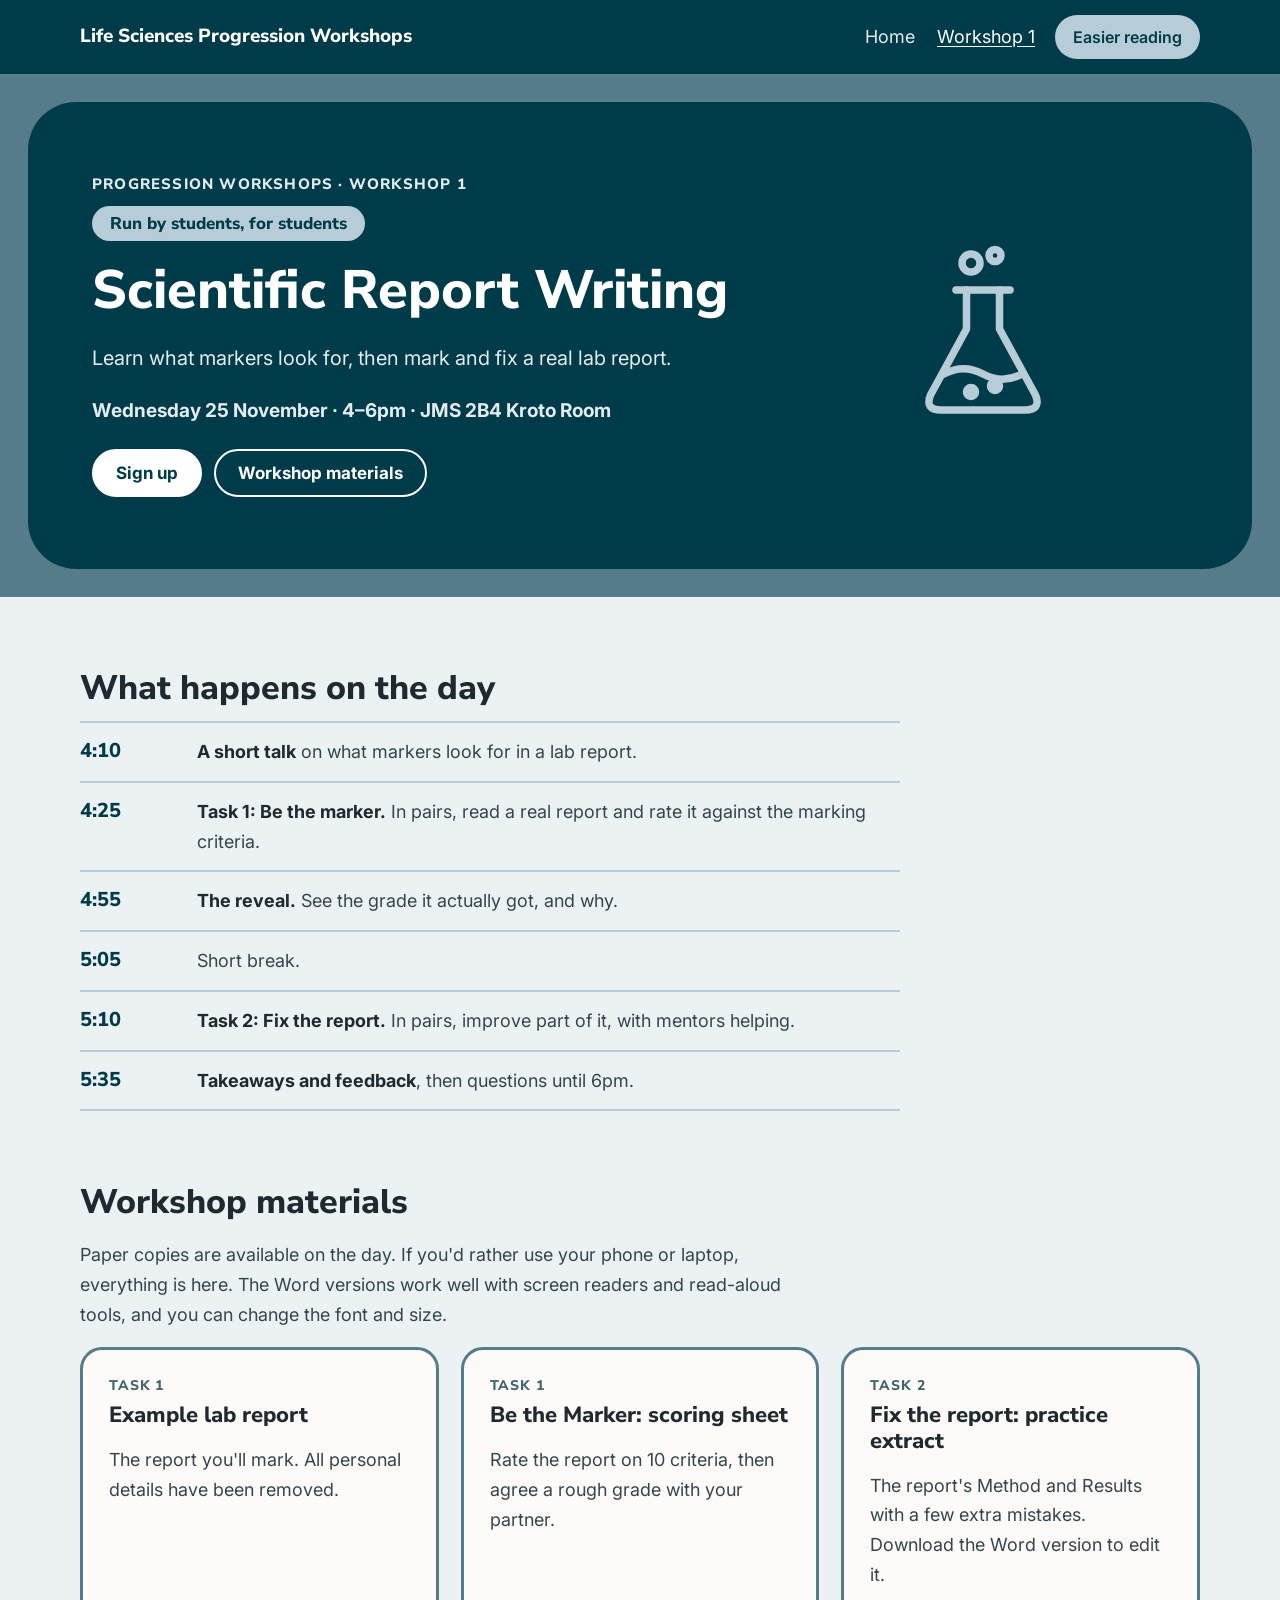
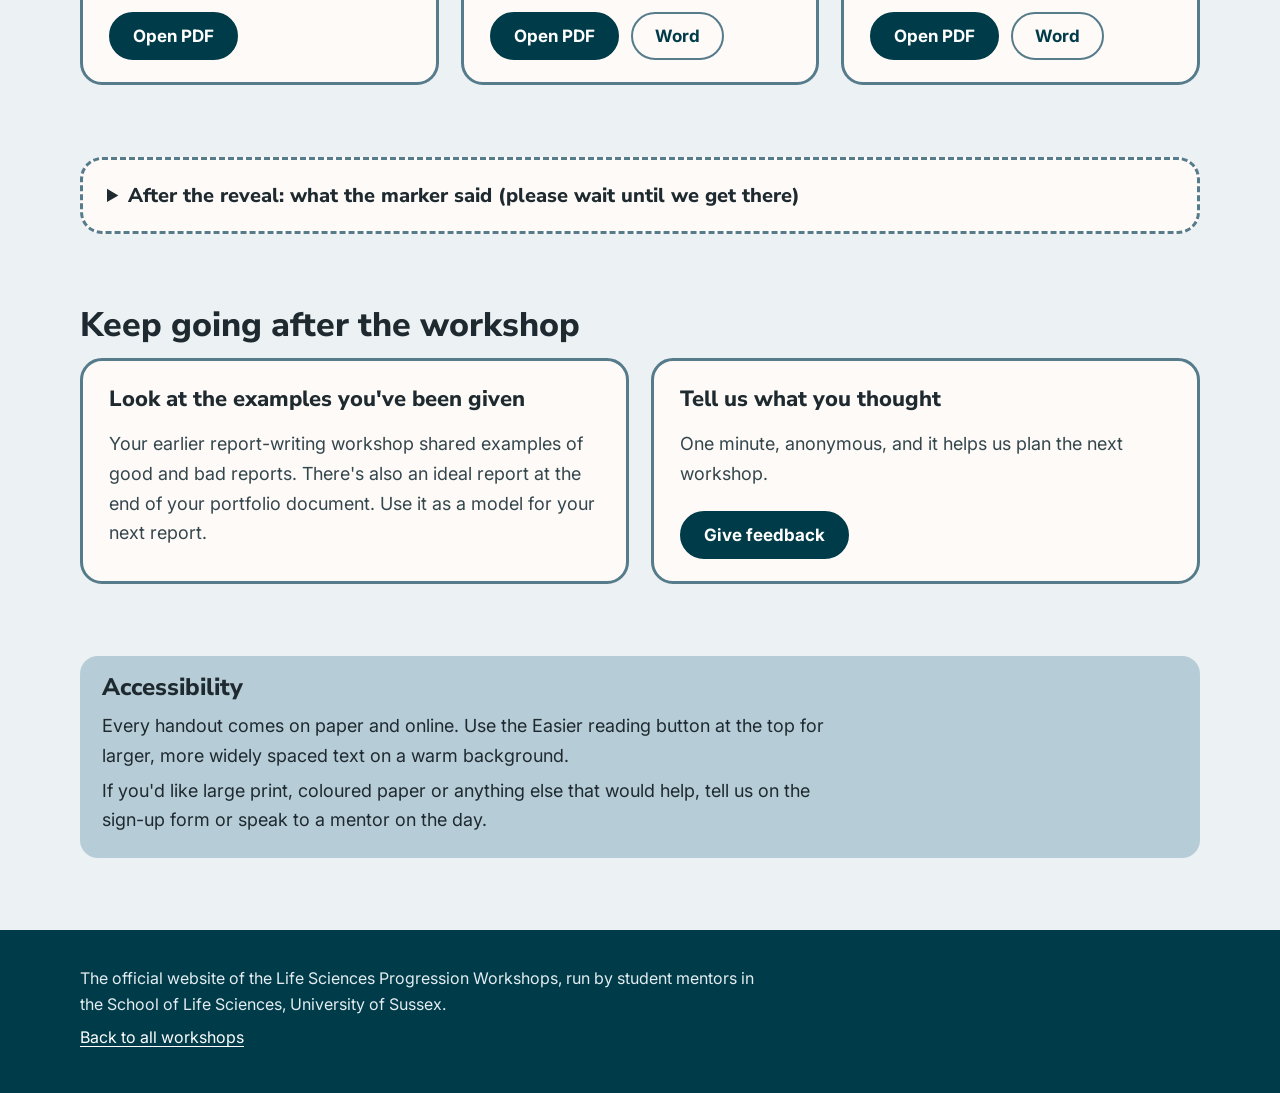
==== workshop-1/index.html @ f624dcf3 "Initial Commit, Vercel + Workshop 1 content." ====
<!DOCTYPE html>
<html lang="en-GB">
<head>
<meta charset="utf-8">
<meta name="viewport" content="width=device-width, initial-scale=1">
<title>Workshop 1: Scientific Report Writing</title>
<meta name="description" content="Workshop 1 of the Life Sciences Progression Workshops: Scientific Report Writing. Details, timings and all workshop materials.">
<link rel="preconnect" href="https://fonts.googleapis.com">
<link rel="preconnect" href="https://fonts.gstatic.com" crossorigin>
<link rel="stylesheet" href="https://fonts.googleapis.com/css2?family=Inter:wght@400;600;700&family=Nunito+Sans:wght@700;800&display=swap">
<link rel="stylesheet" href="/assets/style.css">
</head>
<body>
<a class="skip" href="#main">Skip to content</a>

<header class="topbar">
  <div class="wrap">
    <a class="brand" href="/">Life Sciences Progression Workshops</a>
    <nav aria-label="Main">
      <a href="/">Home</a>
      <a href="/workshop-1/" aria-current="page">Workshop 1</a>
      <button class="reading-toggle" id="reading" type="button" aria-pressed="false">Easier reading</button>
    </nav>
  </div>
</header>

<main id="main">
  <section class="hero" aria-labelledby="title">
    <div class="hero-panel">
      <div>
        <p class="eyebrow">Progression Workshops · Workshop 1</p>
        <p class="pill">Run by students, for students</p>
        <h1 id="title">Scientific Report Writing</h1>
        <p class="lead" style="color:var(--on-dark)">Learn what markers look for, then mark and fix a real lab report.</p>
        <p class="meta"><span class="nowrap">Wednesday 25 November</span> · <span class="nowrap">4–6pm</span> · <span class="nowrap">JMS 2B4 Kroto Room</span></p>
        <div class="btns">
          <a class="btn" href="https://docs.google.com/forms/d/e/1FAIpQLSfxtk-xlTkt-KfIsz_jpWCEpmfBM-td-MvJkPuQ1k4rFjFbvw/viewform">Sign up</a>
          <a class="btn ghost" href="#materials">Workshop materials</a>
        </div>
      </div>
      <div class="hero-art" aria-hidden="true">
        <svg viewBox="0 0 100 120" fill="none" stroke="#B6CCD6" stroke-width="5" stroke-linecap="round" stroke-linejoin="round"><circle cx="42" cy="12" r="6"/><circle cx="58" cy="7" r="4"/><path d="M32 30 H68"/><path d="M39 30 V56 L15 100 Q11 110 22 110 H78 Q89 110 85 100 L61 56 V30"/><path d="M24 86 Q37 79 50 86 T76 86"/><circle cx="42" cy="98" r="3" fill="#B6CCD6"/><circle cx="58" cy="94" r="3" fill="#B6CCD6"/></svg>
      </div>
    </div>
  </section>

  <section class="band" aria-labelledby="plan">
    <div class="wrap">
      <h2 id="plan">What happens on the day</h2>
      <ol class="timeline">
        <li><time>4:10</time><span><b>A short talk</b> on what markers look for in a lab report.</span></li>
        <li><time>4:25</time><span><b>Task 1: Be the marker.</b> In pairs, read a real report and rate it against the marking criteria.</span></li>
        <li><time>4:55</time><span><b>The reveal.</b> See the grade it actually got, and why.</span></li>
        <li><time>5:05</time><span>Short break.</span></li>
        <li><time>5:10</time><span><b>Task 2: Fix the report.</b> In pairs, improve part of it, with mentors helping.</span></li>
        <li><time>5:35</time><span><b>Takeaways and feedback</b>, then questions until 6pm.</span></li>
      </ol>
    </div>
  </section>

  <section class="band" id="materials" aria-labelledby="mat">
    <div class="wrap">
      <h2 id="mat">Workshop materials</h2>
      <p>Paper copies are available on the day. If you'd rather use your phone or laptop, everything is here. The Word versions work well with screen readers and read-aloud tools, and you can change the font and size.</p>
      <div class="cards">
        <article class="card">
          <p class="tag">Task 1</p>
          <h3>Example lab report</h3>
          <p>The report you'll mark. All personal details have been removed.</p>
          <div class="btns">
            <a class="btn dark" href="/workshop-1/files/example-report-anonymised.pdf">Open PDF</a>
          </div>
        </article>
        <article class="card">
          <p class="tag">Task 1</p>
          <h3>Be the Marker: scoring sheet</h3>
          <p>Rate the report on 10 criteria, then agree a rough grade with your partner.</p>
          <div class="btns">
            <a class="btn dark" href="/workshop-1/files/task-1-scoring-sheet.pdf">Open PDF</a>
            <a class="btn line" href="/workshop-1/files/task-1-scoring-sheet.docx" download>Word</a>
          </div>
        </article>
        <article class="card">
          <p class="tag">Task 2</p>
          <h3>Fix the report: practice extract</h3>
          <p>The report's Method and Results with a few extra mistakes. Download the Word version to edit it.</p>
          <div class="btns">
            <a class="btn dark" href="/workshop-1/files/task-2-practice-extract.pdf">Open PDF</a>
            <a class="btn line" href="/workshop-1/files/task-2-practice-extract.docx" download>Word</a>
          </div>
        </article>
      </div>
    </div>
  </section>

  <section class="band" aria-labelledby="reveal">
    <div class="wrap">
      <h2 id="reveal" class="visually-hidden" style="position:absolute;left:-9999px">After the reveal</h2>
      <details class="spoiler">
        <summary>After the reveal: what the marker said (please wait until we get there)</summary>
        <div>
          <p>The real grade, the score for each criterion, and the marker's comments, tidied up. You'll want this for Task 2.</p>
          <div class="btns">
            <a class="btn dark" href="/workshop-1/files/feedback-handout.pdf">Open PDF</a>
            <a class="btn line" href="/workshop-1/files/feedback-handout.docx" download>Word</a>
          </div>
        </div>
      </details>
    </div>
  </section>

  <section class="band" aria-labelledby="more">
    <div class="wrap">
      <h2 id="more">Keep going after the workshop</h2>
      <div class="cards">
        <article class="card">
          <h3>Look at the examples you've been given</h3>
          <p>Your earlier report-writing workshop shared examples of good and bad reports. There's also an ideal report at the end of your portfolio document. Use it as a model for your next report.</p>
        </article>
        <article class="card">
          <h3>Tell us what you thought</h3>
          <p>One minute, anonymous, and it helps us plan the next workshop.</p>
          <div class="btns">
            <a class="btn dark" href="https://docs.google.com/forms/d/e/1FAIpQLSfA5xaraMRmL9UnuIcwa5y4N6G2WOW-WG8lnycN9FRfl-25Fw/viewform">Give feedback</a>
          </div>
        </article>
      </div>
    </div>
  </section>

  <section class="band" aria-labelledby="access">
    <div class="wrap">
      <div class="note">
        <h2 id="access" style="font-size:24px">Accessibility</h2>
        <p>Every handout comes on paper and online. Use the Easier reading button at the top for larger, more widely spaced text on a warm background.</p>
        <p>If you'd like large print, coloured paper or anything else that would help, tell us on the sign-up form or speak to a mentor on the day.</p>
      </div>
    </div>
  </section>
</main>

<footer>
  <div class="wrap">
    <p>The official website of the Life Sciences Progression Workshops, run by student mentors in the School of Life Sciences, University of Sussex.</p>
    <p><a href="/">Back to all workshops</a></p>
  </div>
</footer>
<script src="/assets/site.js"></script>
</body>
</html>
---- assets/style.css ----
/*
  Life Sciences Progression Workshops
  Palette from the mentors' Canva template and the workshop slides.
  Accessibility: 18px base text, high contrast, no italics, left-aligned text,
  visible focus, reduced motion respected, and an "easier reading" mode.
*/
:root {
  --navy: #003B49;
  --navy-2: #0B4B5B;
  --slate: #567B8B;
  --slate-text: #3F6573;
  --pale: #B6CCD6;
  --mist: #ECF1F3;
  --paper: #FDFAF7;
  --ink: #1F2A30;
  --body: #34464D;
  --on-dark: #E3EDF1;
  --radius: 22px;
  --measure: 68ch;
}

* { box-sizing: border-box; }
html { scroll-padding-top: 24px; }
body {
  margin: 0;
  background: var(--mist);
  color: var(--body);
  font: 18px/1.65 "Inter", Verdana, Arial, sans-serif;
  overflow-x: clip;
}
h1, h2, h3 { font-family: "Nunito Sans", Arial, sans-serif; color: var(--ink); line-height: 1.15; margin: 0 0 .4em; }
h1 { font-size: clamp(34px, 5vw, 54px); font-weight: 800; }
h2 { font-size: clamp(26px, 3vw, 34px); font-weight: 800; }
h3 { font-size: 22px; font-weight: 800; }
p, li { max-width: var(--measure); }
a { color: var(--navy-2); text-underline-offset: 3px; }
a:hover { text-decoration-thickness: 2px; }
:focus-visible { outline: 3px solid #E0A100; outline-offset: 3px; border-radius: 6px; }
em, i { font-style: normal; font-weight: 600; }

.skip { position: absolute; left: -999px; top: 8px; background: var(--paper); padding: 10px 16px; border-radius: 10px; z-index: 10; }
.skip:focus { left: 12px; }

.wrap { width: min(1120px, 100% - 32px); margin-inline: auto; }

/* Top bar */
.topbar { background: var(--navy); color: var(--on-dark); }
.topbar .wrap { display: flex; flex-wrap: wrap; gap: 12px 24px; align-items: center; justify-content: space-between; padding: 14px 0; }
.brand { color: #fff; font-family: "Nunito Sans", Arial, sans-serif; font-weight: 800; font-size: 19px; text-decoration: none; }
.topbar nav { display: flex; flex-wrap: wrap; gap: 6px 18px; align-items: center; }
.topbar nav a { color: var(--on-dark); text-decoration: none; padding: 8px 2px; }
.topbar nav a:hover, .topbar nav a[aria-current="page"] { color: #fff; text-decoration: underline; }
.reading-toggle {
  font: 600 16px "Inter", Arial, sans-serif; color: var(--navy); background: var(--pale);
  border: 0; border-radius: 999px; padding: 10px 18px; min-height: 44px; cursor: pointer;
}
.reading-toggle[aria-pressed="true"] { background: #fff; }

/* Hero: navy panel inside a slate frame, like the Instagram story */
.hero { background: var(--slate); padding: clamp(14px, 2.4vw, 28px); }
.hero-panel {
  background: var(--navy); color: var(--on-dark); border-radius: clamp(24px, 4vw, 48px);
  padding: clamp(32px, 6vw, 72px) clamp(22px, 5vw, 64px);
  display: grid; grid-template-columns: minmax(0, 1.6fr) minmax(0, 1fr); gap: 32px; align-items: center;
}
.hero h1 { color: #fff; }
.hero p { color: var(--on-dark); }
.hero .pill { color: var(--navy); }
.nowrap { white-space: nowrap; }
.eyebrow { font: 800 15px "Nunito Sans", Arial, sans-serif; letter-spacing: .08em; text-transform: uppercase; color: var(--pale); margin: 0 0 12px; }
.pill { display: inline-block; background: var(--pale); color: var(--navy); font: 800 17px "Nunito Sans", Arial, sans-serif; padding: 6px 18px; border-radius: 999px; margin: 0 0 18px; }
.meta { font-weight: 700; font-size: 19px; }
.hero-art { display: flex; gap: 18px; justify-content: center; align-items: end; }
.hero-art svg { width: clamp(90px, 14vw, 150px); height: auto; }

.btns { display: flex; flex-wrap: wrap; gap: 12px; margin-top: 22px; }
.btn {
  display: inline-flex; align-items: center; gap: 8px; min-height: 48px; padding: 10px 22px;
  border-radius: 999px; font: 700 17px "Inter", Arial, sans-serif; text-decoration: none;
  background: #fff; color: var(--navy); border: 2px solid #fff;
}
.btn.ghost { background: transparent; color: #fff; }
.btn.dark { background: var(--navy); color: #fff; border-color: var(--navy); }
.btn.line { background: var(--paper); color: var(--navy); border-color: var(--slate); }
.btn:hover { text-decoration: underline; }

/* Sections */
.band { padding: clamp(36px, 6vw, 72px) 0; }
.band + .band { padding-top: 0; }
.lead { font-size: 20px; color: var(--ink); }

.cards { display: grid; grid-template-columns: repeat(auto-fit, minmax(min(100%, 300px), 1fr)); gap: 22px; }
.card {
  background: var(--paper); border: 3px solid var(--slate); border-radius: var(--radius);
  padding: 26px 26px 22px; display: flex; flex-direction: column; gap: 8px;
}
.card p { margin: 0; }
.card .btns { margin-top: auto; padding-top: 14px; }
.card .tag { font: 800 14px "Nunito Sans", Arial, sans-serif; letter-spacing: .06em; text-transform: uppercase; color: var(--slate-text); }
.card.soon { border-style: dashed; border-color: var(--pale); background: transparent; }

/* Timeline */
.timeline { list-style: none; padding: 0; margin: 0; display: grid; gap: 0; max-width: 820px; }
.timeline li { display: grid; grid-template-columns: 5.5em minmax(0, 1fr); gap: 18px; padding: 14px 0; border-top: 2px solid var(--pale); max-width: none; }
.timeline li:last-child { border-bottom: 2px solid var(--pale); }
.timeline time { font: 800 20px "Nunito Sans", Arial, sans-serif; color: var(--navy); white-space: nowrap; }
.timeline b { color: var(--ink); }

/* Spoiler */
details.spoiler { background: var(--paper); border: 3px dashed var(--slate); border-radius: var(--radius); padding: 6px 24px; }
details.spoiler summary { cursor: pointer; padding: 16px 0; font: 800 20px "Nunito Sans", Arial, sans-serif; color: var(--ink); min-height: 44px; }
details.spoiler[open] { border-style: solid; }
details.spoiler > div { padding-bottom: 20px; }

.note { background: var(--pale); color: var(--ink); border-radius: 18px; padding: 18px 22px; }
.note p { margin: .3em 0; }

footer { background: var(--navy); color: var(--on-dark); padding: 28px 0 36px; font-size: 16px; }
footer p { margin: .4em 0; }
footer a { color: #fff; }

/* Easier reading mode: warm background, wider spacing, bigger text */
body.easy { background: #FBF6E9; font-size: 20px; line-height: 1.85; letter-spacing: .02em; word-spacing: .12em; }
body.easy .card, body.easy details.spoiler { background: #FFFDF7; }
body.easy p, body.easy li { max-width: 60ch; }

@media (max-width: 760px) {
  .hero-panel { grid-template-columns: minmax(0, 1fr); }
  .hero-art { justify-content: flex-start; }
  .hero-art svg { width: 84px; }
  .timeline li { grid-template-columns: 4.5em minmax(0, 1fr); gap: 12px; }
}
@media (prefers-reduced-motion: no-preference) {
  .card { transition: transform .2s ease; }
  .card:hover { transform: translateY(-2px); }
}
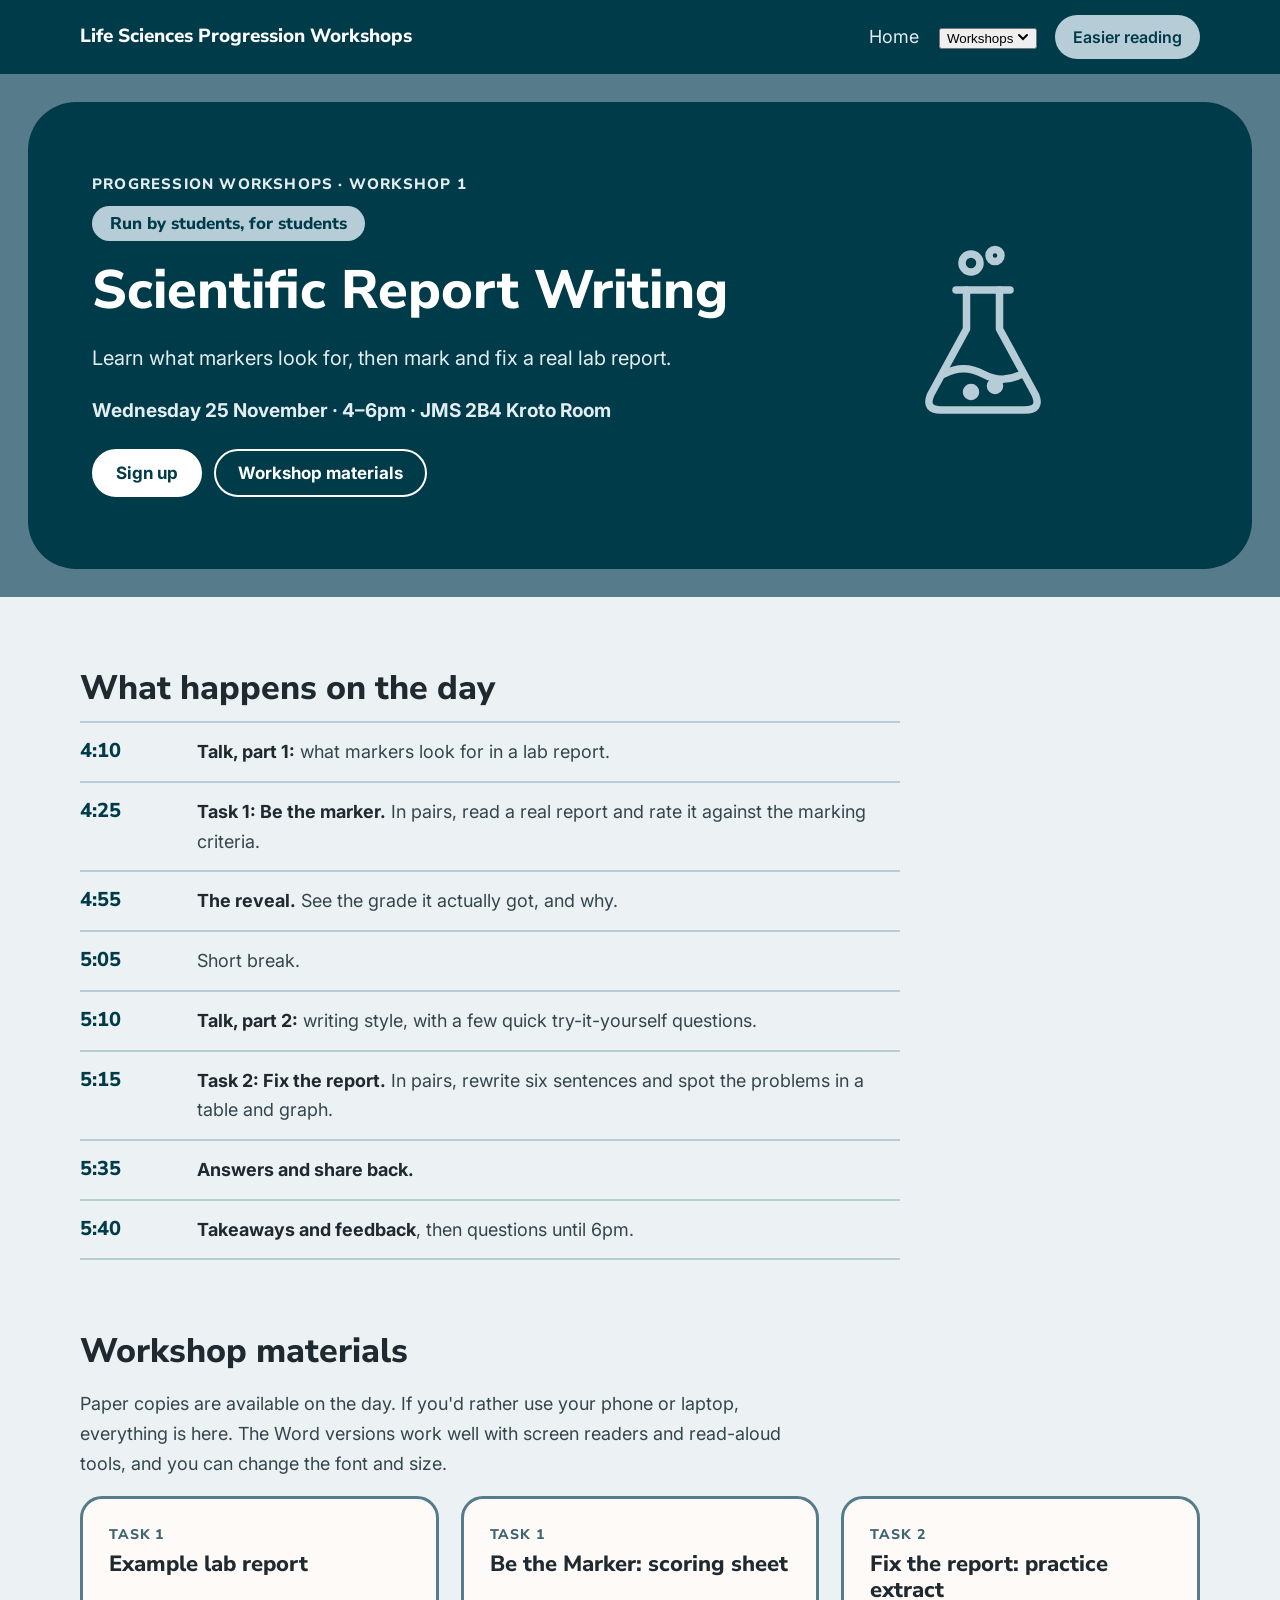
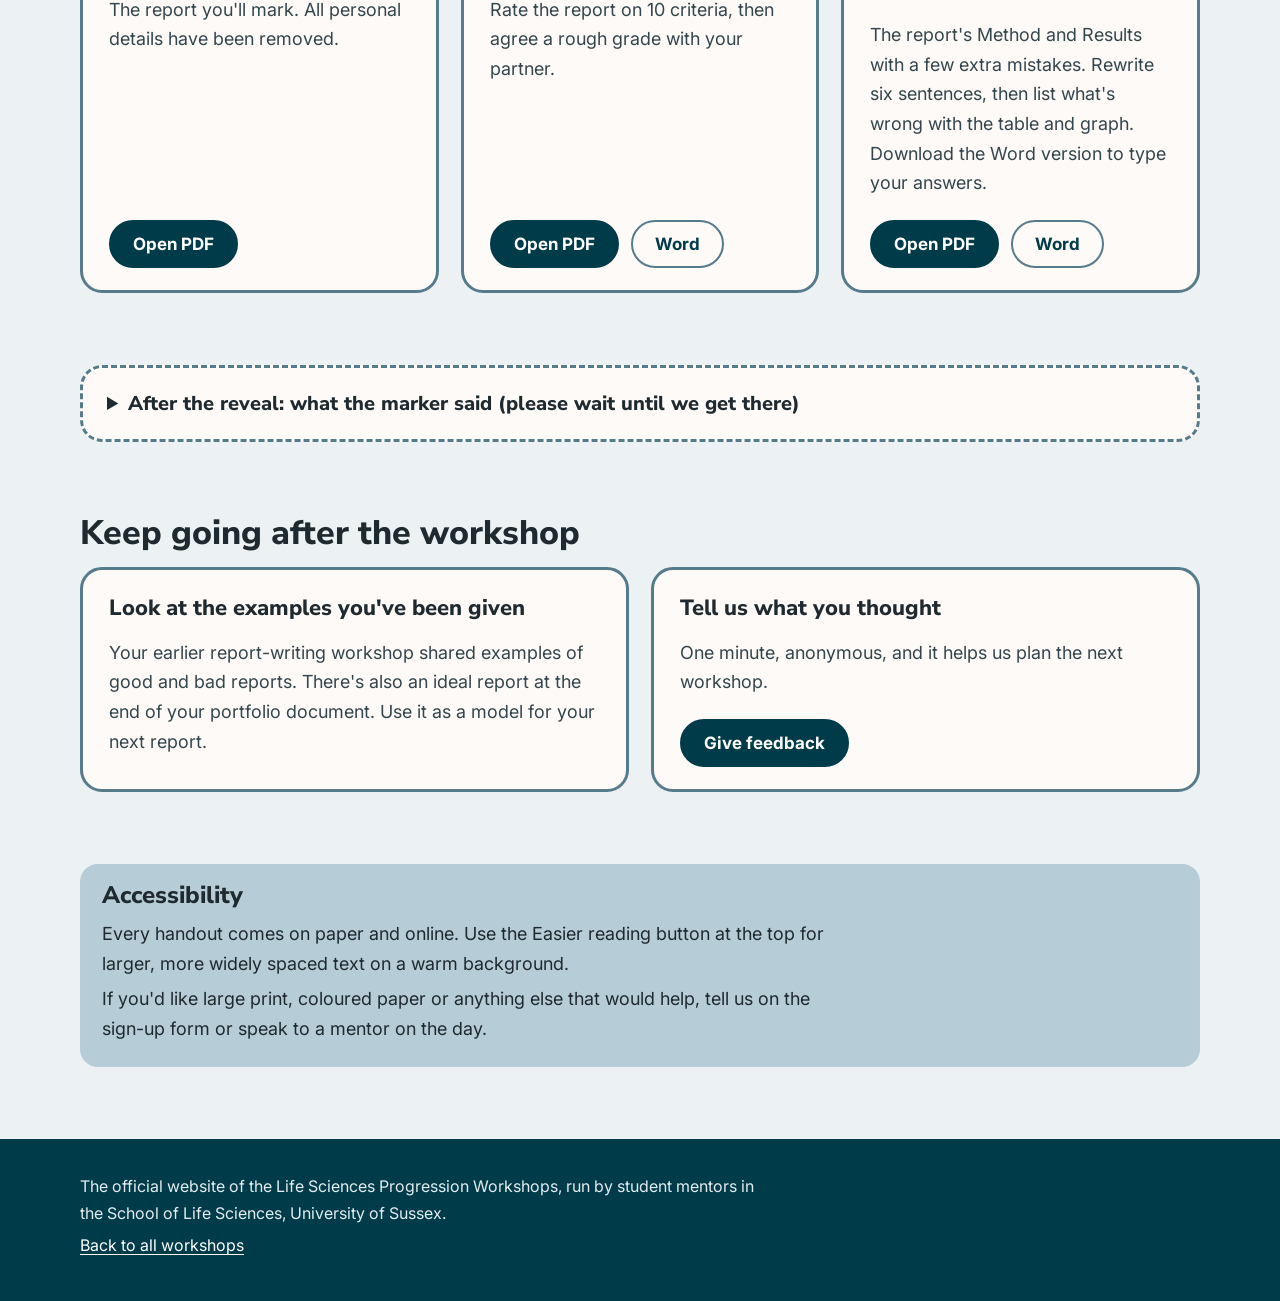
==== commit 3a386a07: "Add files via upload" ====
--- a/workshop-1/index.html
+++ b/workshop-1/index.html
@@ -18,7 +18,12 @@
     <a class="brand" href="/">Life Sciences Progression Workshops</a>
     <nav aria-label="Main">
       <a href="/">Home</a>
-      <a href="/workshop-1/" aria-current="page">Workshop 1</a>
+      <div class="menu">
+        <button class="menu-btn" type="button" aria-expanded="false" aria-controls="ws-menu">Workshops <svg aria-hidden="true" width="12" height="12" viewBox="0 0 12 12"><path d="M2 4l4 4 4-4" fill="none" stroke="currentColor" stroke-width="2" stroke-linecap="round"/></svg></button>
+        <ul class="menu-list" id="ws-menu" hidden>
+          <li><a href="/workshop-1/" aria-current="page"><span class="m-num">Workshop 1</span><span class="m-focus">Scientific Report Writing</span></a></li>
+        </ul>
+      </div>
       <button class="reading-toggle" id="reading" type="button" aria-pressed="false">Easier reading</button>
     </nav>
   </div>
@@ -48,12 +53,14 @@
     <div class="wrap">
       <h2 id="plan">What happens on the day</h2>
       <ol class="timeline">
-        <li><time>4:10</time><span><b>A short talk</b> on what markers look for in a lab report.</span></li>
+        <li><time>4:10</time><span><b>Talk, part 1:</b> what markers look for in a lab report.</span></li>
         <li><time>4:25</time><span><b>Task 1: Be the marker.</b> In pairs, read a real report and rate it against the marking criteria.</span></li>
         <li><time>4:55</time><span><b>The reveal.</b> See the grade it actually got, and why.</span></li>
         <li><time>5:05</time><span>Short break.</span></li>
-        <li><time>5:10</time><span><b>Task 2: Fix the report.</b> In pairs, improve part of it, with mentors helping.</span></li>
-        <li><time>5:35</time><span><b>Takeaways and feedback</b>, then questions until 6pm.</span></li>
+        <li><time>5:10</time><span><b>Talk, part 2:</b> writing style, with a few quick try-it-yourself questions.</span></li>
+        <li><time>5:15</time><span><b>Task 2: Fix the report.</b> In pairs, rewrite six sentences and spot the problems in a table and graph.</span></li>
+        <li><time>5:35</time><span><b>Answers and share back.</b></span></li>
+        <li><time>5:40</time><span><b>Takeaways and feedback</b>, then questions until 6pm.</span></li>
       </ol>
     </div>
   </section>
@@ -83,7 +90,7 @@
         <article class="card">
           <p class="tag">Task 2</p>
           <h3>Fix the report: practice extract</h3>
-          <p>The report's Method and Results with a few extra mistakes. Download the Word version to edit it.</p>
+          <p>The report's Method and Results with a few extra mistakes. Rewrite six sentences, then list what's wrong with the table and graph. Download the Word version to type your answers.</p>
           <div class="btns">
             <a class="btn dark" href="/workshop-1/files/task-2-practice-extract.pdf">Open PDF</a>
             <a class="btn line" href="/workshop-1/files/task-2-practice-extract.docx" download>Word</a>
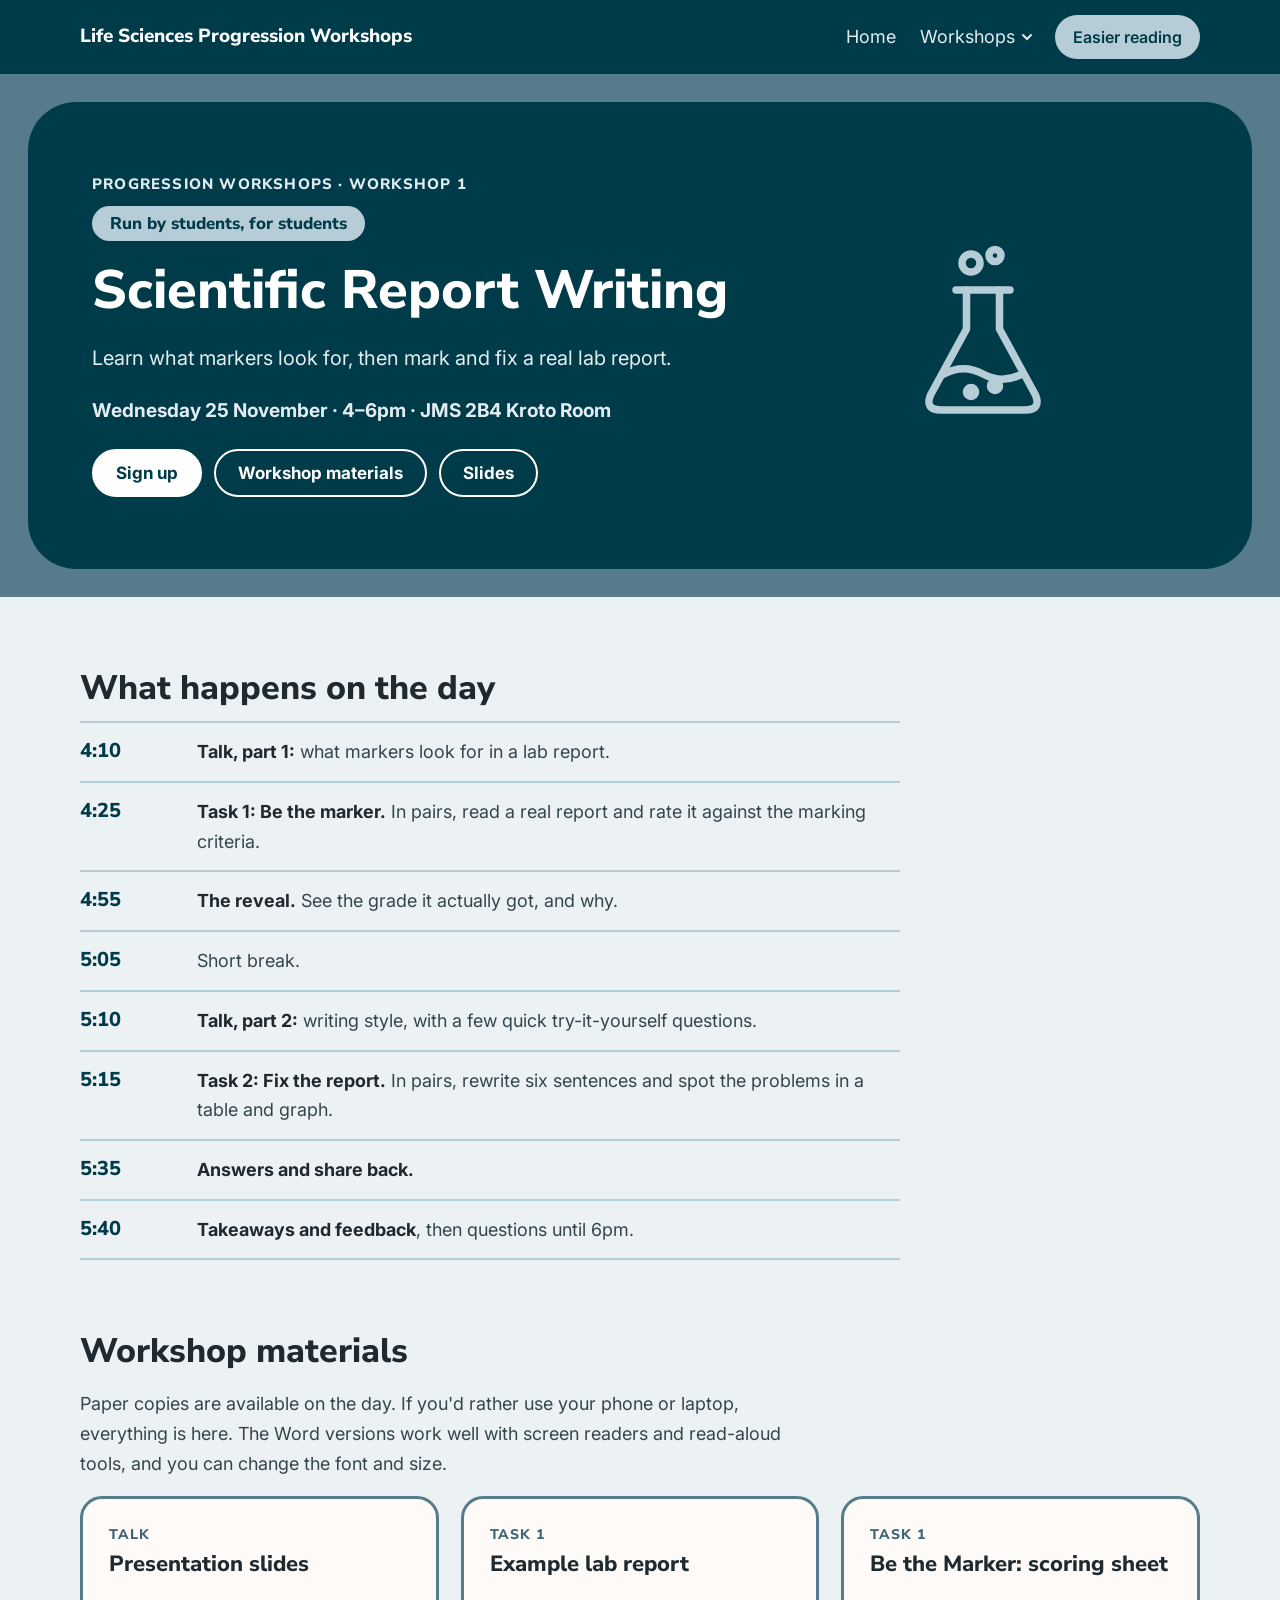
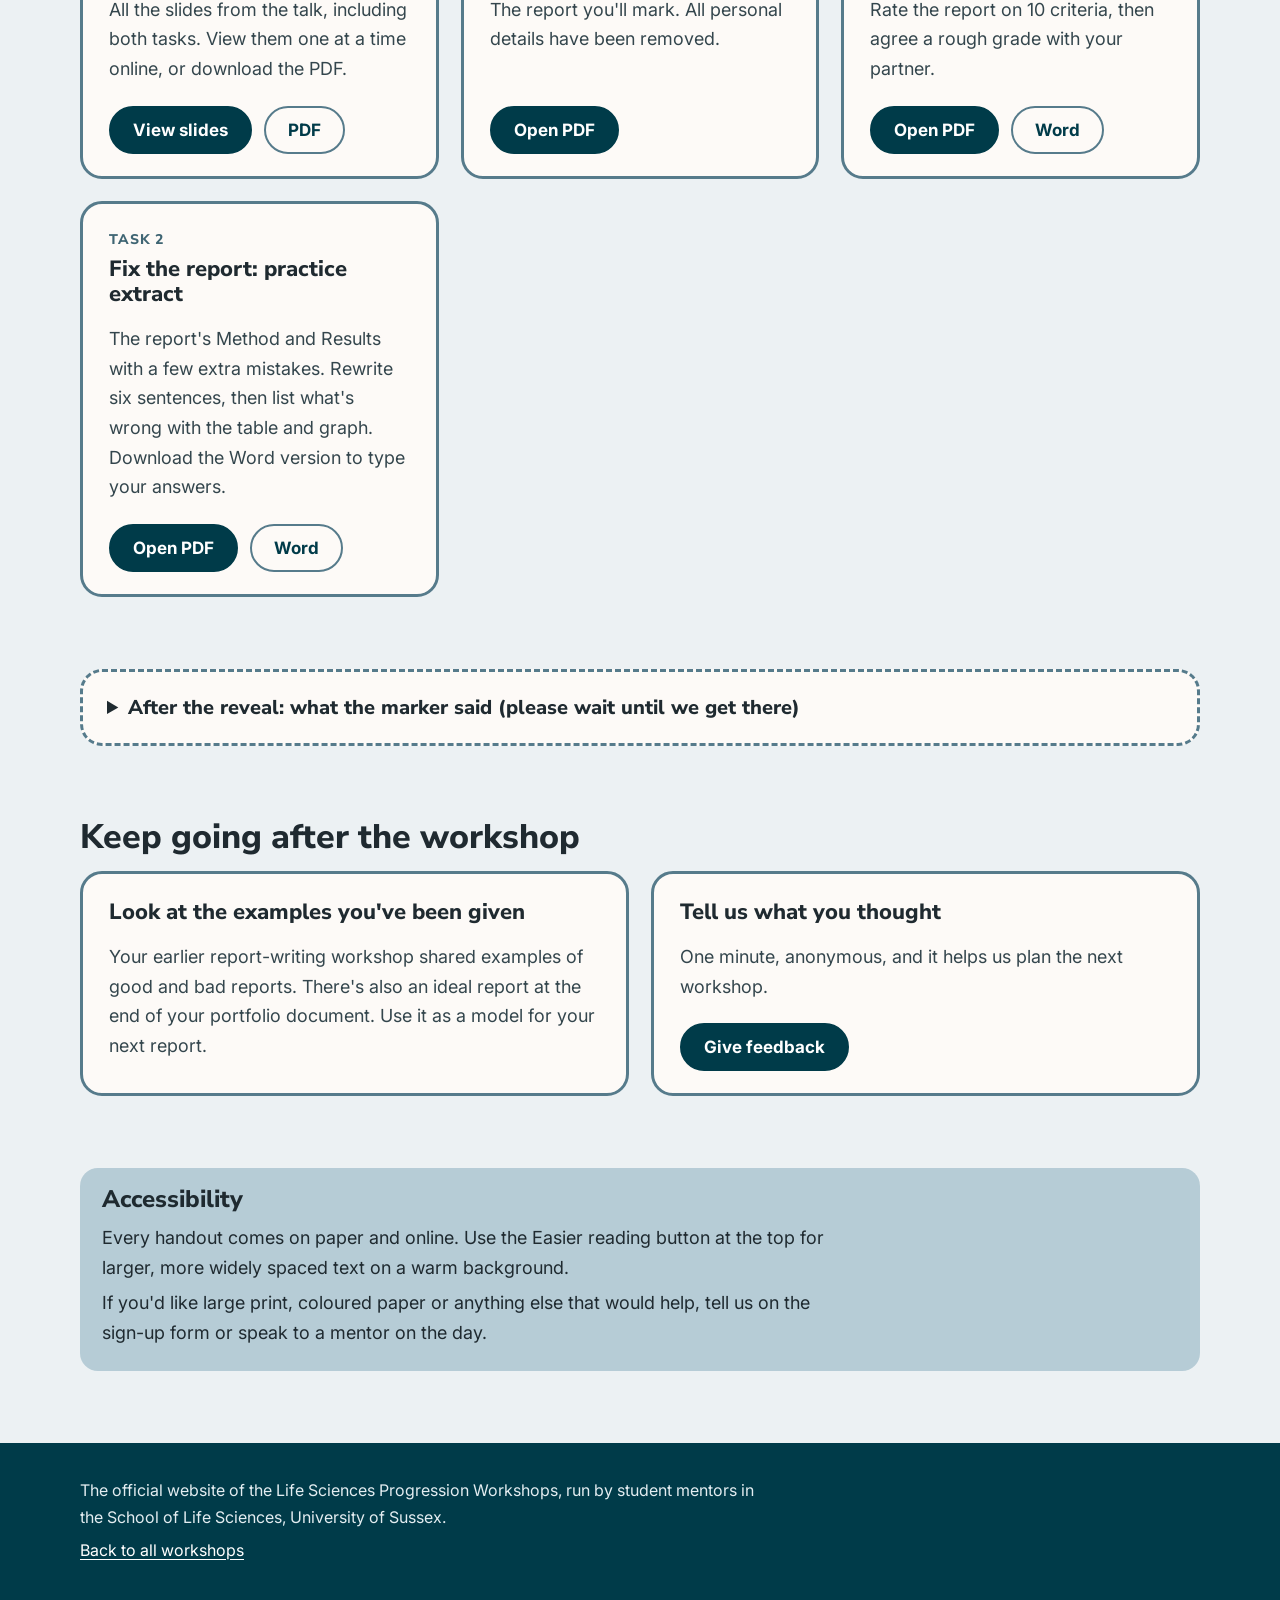
==== commit e038bb52: "(semi) final update for Workshop 1" ====
--- a/workshop-1/index.html
+++ b/workshop-1/index.html
@@ -41,6 +41,7 @@
         <div class="btns">
           <a class="btn" href="https://docs.google.com/forms/d/e/1FAIpQLSfxtk-xlTkt-KfIsz_jpWCEpmfBM-td-MvJkPuQ1k4rFjFbvw/viewform">Sign up</a>
           <a class="btn ghost" href="#materials">Workshop materials</a>
+          <a class="btn ghost" href="/workshop-1/slides/">Slides</a>
         </div>
       </div>
       <div class="hero-art" aria-hidden="true">
@@ -70,6 +71,15 @@
       <h2 id="mat">Workshop materials</h2>
       <p>Paper copies are available on the day. If you'd rather use your phone or laptop, everything is here. The Word versions work well with screen readers and read-aloud tools, and you can change the font and size.</p>
       <div class="cards">
+        <article class="card">
+          <p class="tag">Talk</p>
+          <h3>Presentation slides</h3>
+          <p>All the slides from the talk, including both tasks. View them one at a time online, or download the PDF.</p>
+          <div class="btns">
+            <a class="btn dark" href="/workshop-1/slides/">View slides</a>
+            <a class="btn line" href="/workshop-1/slides/workshop-1-slides.pdf">PDF</a>
+          </div>
+        </article>
         <article class="card">
           <p class="tag">Task 1</p>
           <h3>Example lab report</h3>
--- a/assets/style.css
+++ b/assets/style.css
@@ -55,6 +55,27 @@
   border: 0; border-radius: 999px; padding: 10px 18px; min-height: 44px; cursor: pointer;
 }
 .reading-toggle[aria-pressed="true"] { background: #fff; }
+
+.menu { position: relative; }
+.menu-btn {
+  display: inline-flex; align-items: center; gap: 6px; min-height: 44px; padding: 8px 4px;
+  background: none; border: 0; color: var(--on-dark); font: 400 18px "Inter", Arial, sans-serif; cursor: pointer;
+}
+.menu-btn:hover, .menu-btn[aria-expanded="true"] { color: #fff; text-decoration: underline; }
+.menu-btn svg { transition: transform .15s ease; }
+.menu-btn[aria-expanded="true"] svg { transform: rotate(180deg); }
+.menu-list {
+  position: absolute; right: 0; top: calc(100% + 6px); z-index: 20; list-style: none; margin: 0; padding: 8px;
+  min-width: 280px; background: var(--paper); border: 3px solid var(--slate); border-radius: 18px;
+  box-shadow: 0 12px 30px rgba(0, 59, 73, .25);
+}
+.menu-list li { max-width: none; }
+.menu-list a { display: flex; flex-direction: column; gap: 2px; padding: 12px 14px; border-radius: 12px; text-decoration: none; color: var(--ink); }
+.menu-list a:hover, .menu-list a:focus-visible { background: var(--mist); }
+.menu-list a[aria-current="page"] { background: var(--mist); }
+.m-num { font: 800 17px "Nunito Sans", Arial, sans-serif; color: var(--navy); }
+.m-focus { font-size: 16px; color: var(--body); }
+@media (max-width: 760px) { .menu-list { left: 0; right: auto; } }
 
 /* Hero: navy panel inside a slate frame, like the Instagram story */
 .hero { background: var(--slate); padding: clamp(14px, 2.4vw, 28px); }
@@ -134,3 +155,23 @@
   .card { transition: transform .2s ease; }
   .card:hover { transform: translateY(-2px); }
 }
+
+/* Slides viewer */
+.slides-band h1 { color: var(--ink); }
+.viewer { margin-top: 28px; }
+.viewer-bar { display: flex; flex-wrap: wrap; gap: 10px 14px; align-items: center; margin-bottom: 14px; }
+.viewer-bar .btn { margin: 0; }
+.viewer-bar .btn:disabled { opacity: .45; cursor: default; text-decoration: none; }
+.jump select { font: inherit; font-size: 17px; padding: 10px 12px; border: 2px solid var(--slate); border-radius: 12px; background: var(--paper); color: var(--ink); max-width: min(420px, 80vw); }
+.count { font-weight: 700; color: var(--navy); margin-left: auto; }
+.slides { list-style: none; padding: 0; margin: 0; display: grid; gap: 28px; }
+.slide img { display: block; width: 100%; height: auto; border-radius: 14px; border: 2px solid var(--pale); background: #fff; }
+.slide-text { margin-top: 12px; background: var(--paper); border: 2px solid var(--pale); border-radius: 12px; padding: 12px 18px; }
+.slide-text summary { cursor: pointer; font-weight: 700; color: var(--navy); }
+.slide-text p { margin: .35em 0; max-width: none; }
+.sr { position: absolute; width: 1px; height: 1px; overflow: hidden; clip: rect(0 0 0 0); white-space: nowrap; }
+.slides li.slide { max-width: none; }
+@media (max-width: 640px) {
+  .jump { order: -1; flex-basis: 100%; }
+  .jump select { width: 100%; max-width: none; }
+}
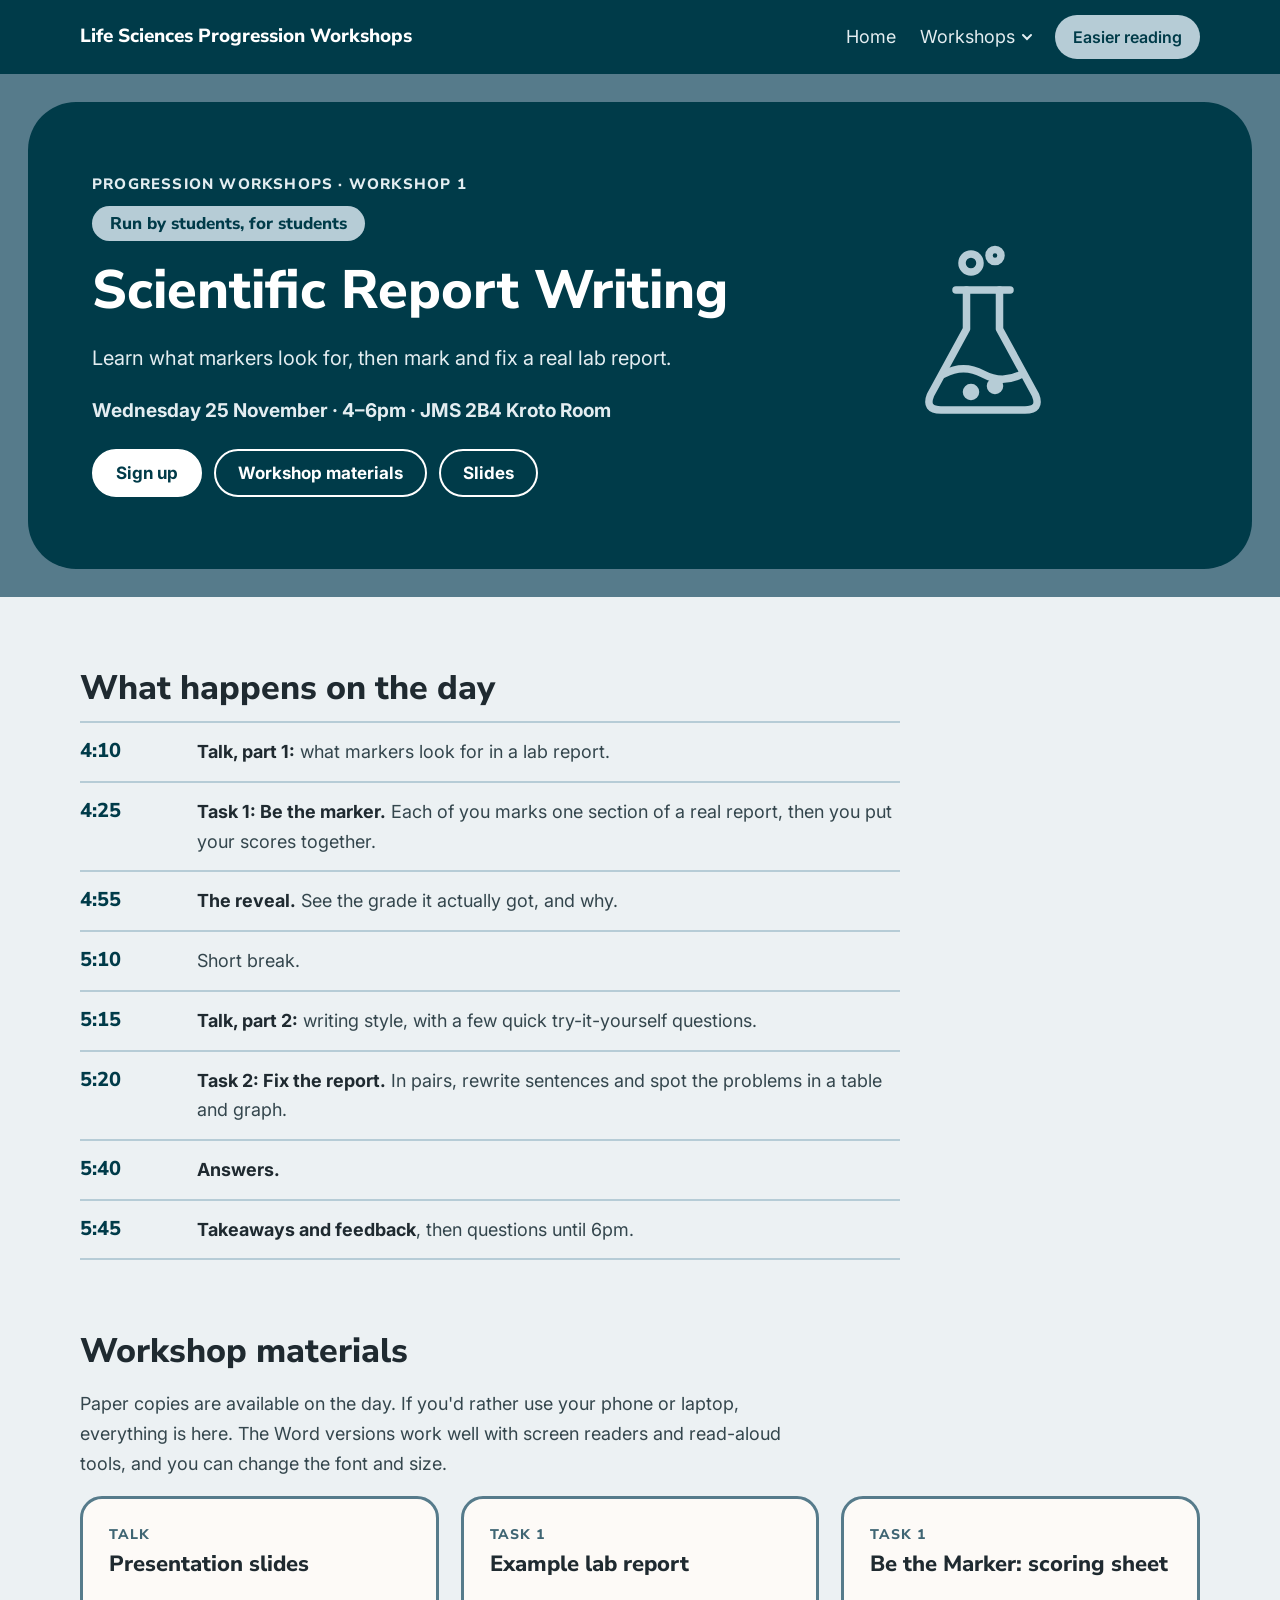
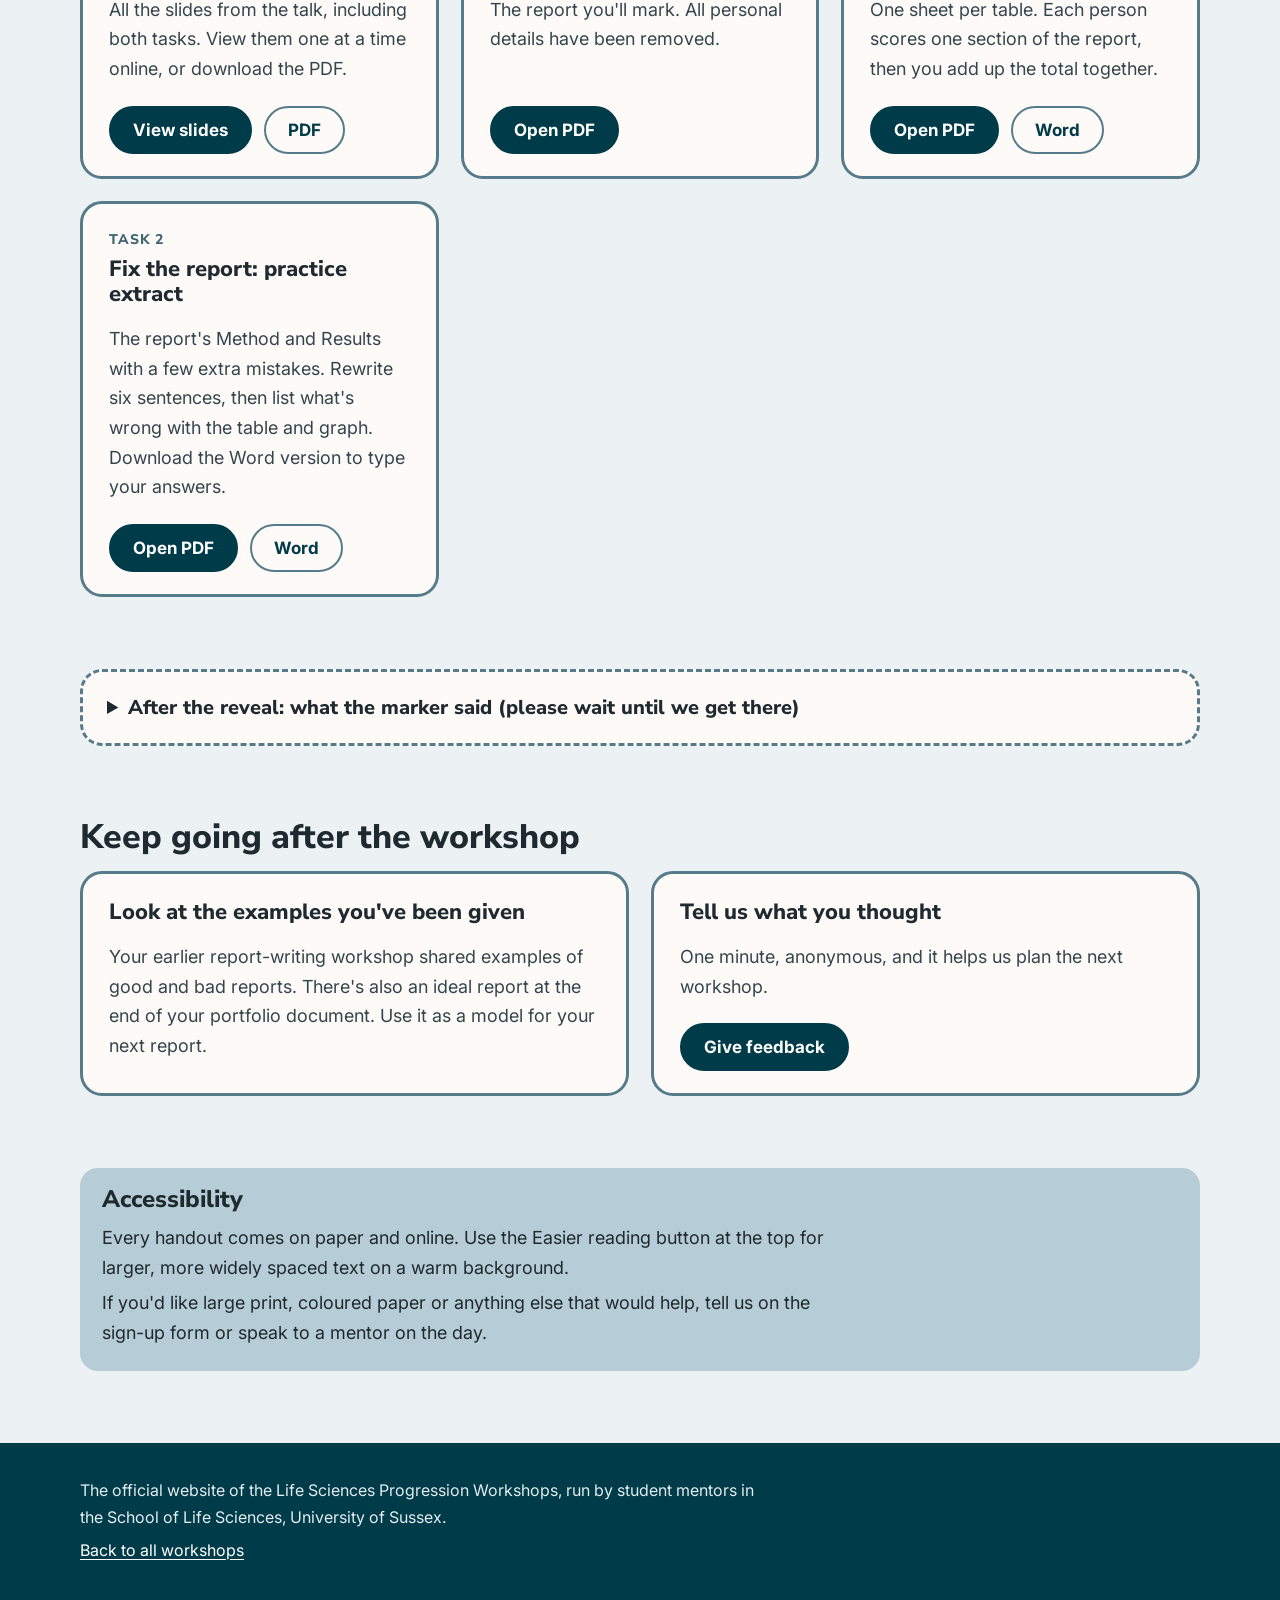
==== commit 1b53e2f7: "Add files via upload" ====
--- a/workshop-1/index.html
+++ b/workshop-1/index.html
@@ -55,13 +55,13 @@
       <h2 id="plan">What happens on the day</h2>
       <ol class="timeline">
         <li><time>4:10</time><span><b>Talk, part 1:</b> what markers look for in a lab report.</span></li>
-        <li><time>4:25</time><span><b>Task 1: Be the marker.</b> In pairs, read a real report and rate it against the marking criteria.</span></li>
+        <li><time>4:25</time><span><b>Task 1: Be the marker.</b> Each of you marks one section of a real report, then you put your scores together.</span></li>
         <li><time>4:55</time><span><b>The reveal.</b> See the grade it actually got, and why.</span></li>
-        <li><time>5:05</time><span>Short break.</span></li>
-        <li><time>5:10</time><span><b>Talk, part 2:</b> writing style, with a few quick try-it-yourself questions.</span></li>
-        <li><time>5:15</time><span><b>Task 2: Fix the report.</b> In pairs, rewrite six sentences and spot the problems in a table and graph.</span></li>
-        <li><time>5:35</time><span><b>Answers and share back.</b></span></li>
-        <li><time>5:40</time><span><b>Takeaways and feedback</b>, then questions until 6pm.</span></li>
+        <li><time>5:10</time><span>Short break.</span></li>
+        <li><time>5:15</time><span><b>Talk, part 2:</b> writing style, with a few quick try-it-yourself questions.</span></li>
+        <li><time>5:20</time><span><b>Task 2: Fix the report.</b> In pairs, rewrite sentences and spot the problems in a table and graph.</span></li>
+        <li><time>5:40</time><span><b>Answers.</b></span></li>
+        <li><time>5:45</time><span><b>Takeaways and feedback</b>, then questions until 6pm.</span></li>
       </ol>
     </div>
   </section>
@@ -91,7 +91,7 @@
         <article class="card">
           <p class="tag">Task 1</p>
           <h3>Be the Marker: scoring sheet</h3>
-          <p>Rate the report on 10 criteria, then agree a rough grade with your partner.</p>
+          <p>One sheet per table. Each person scores one section of the report, then you add up the total together.</p>
           <div class="btns">
             <a class="btn dark" href="/workshop-1/files/task-1-scoring-sheet.pdf">Open PDF</a>
             <a class="btn line" href="/workshop-1/files/task-1-scoring-sheet.docx" download>Word</a>
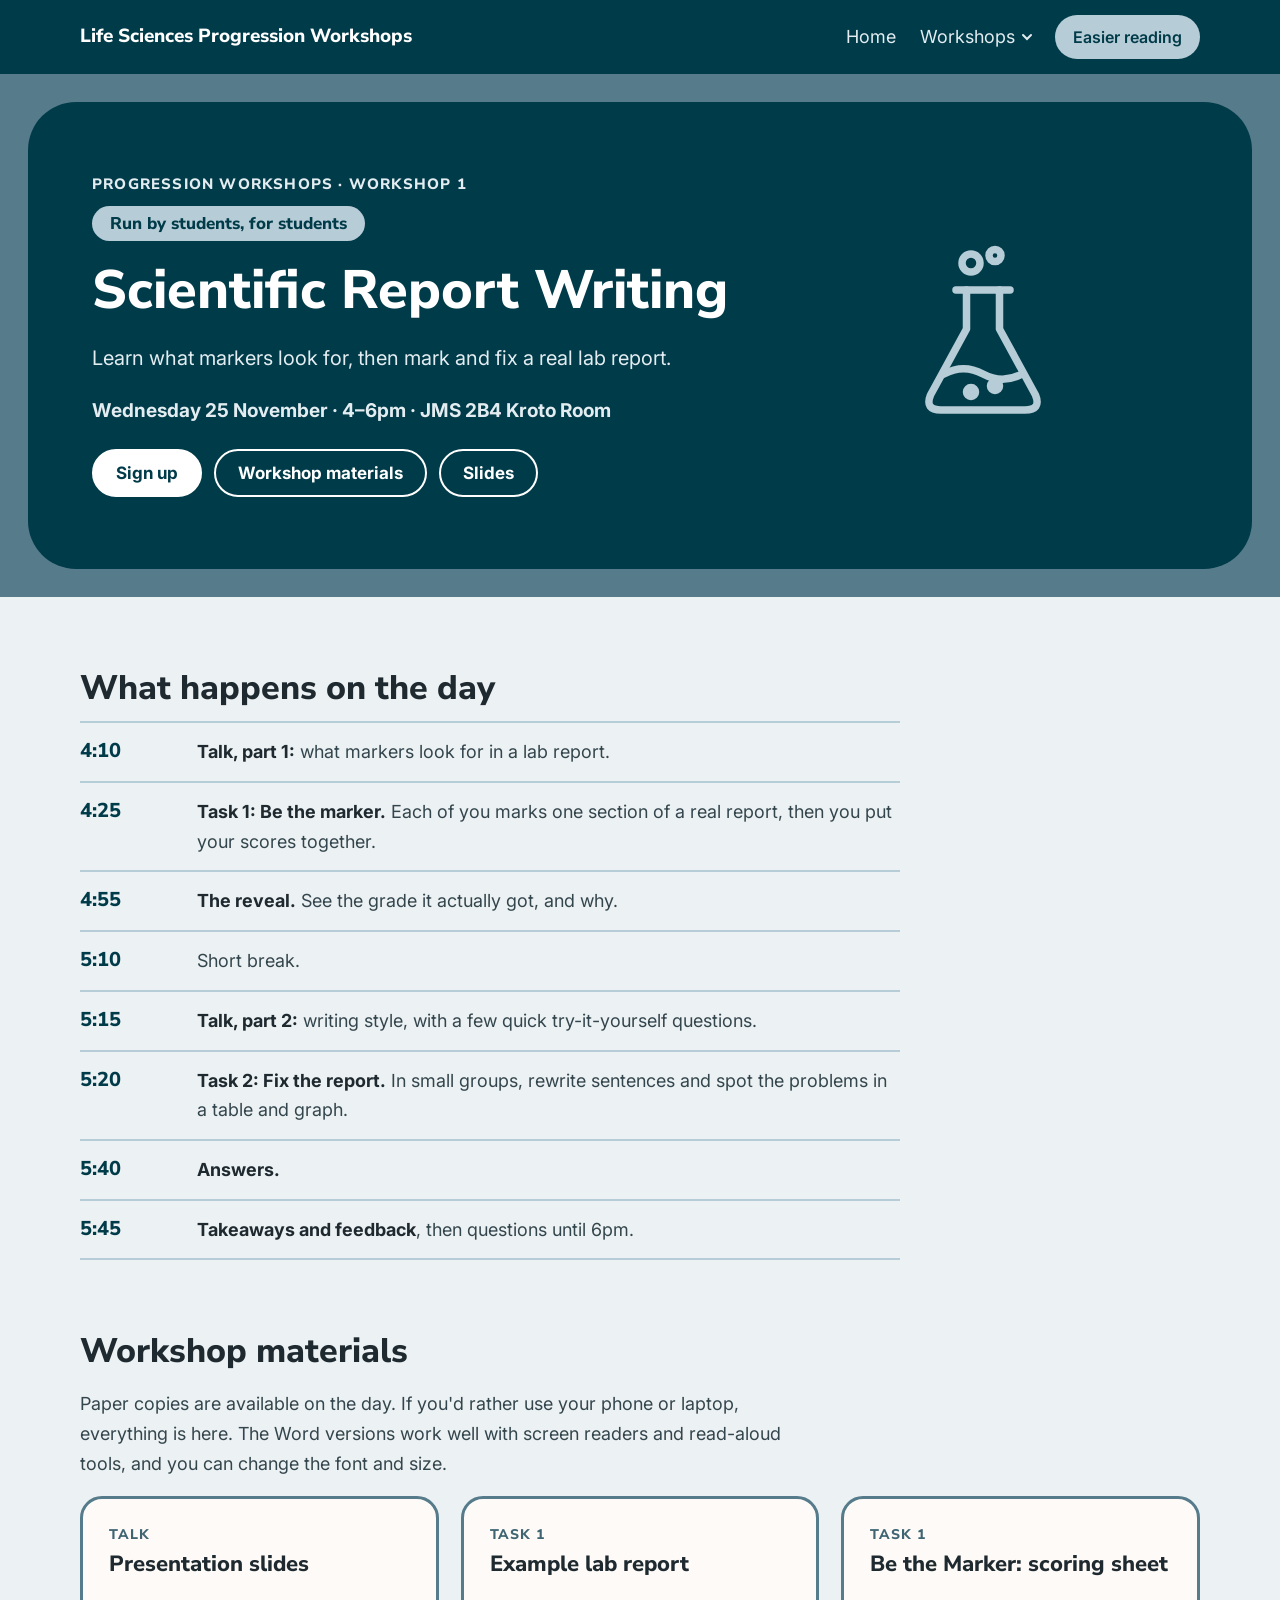
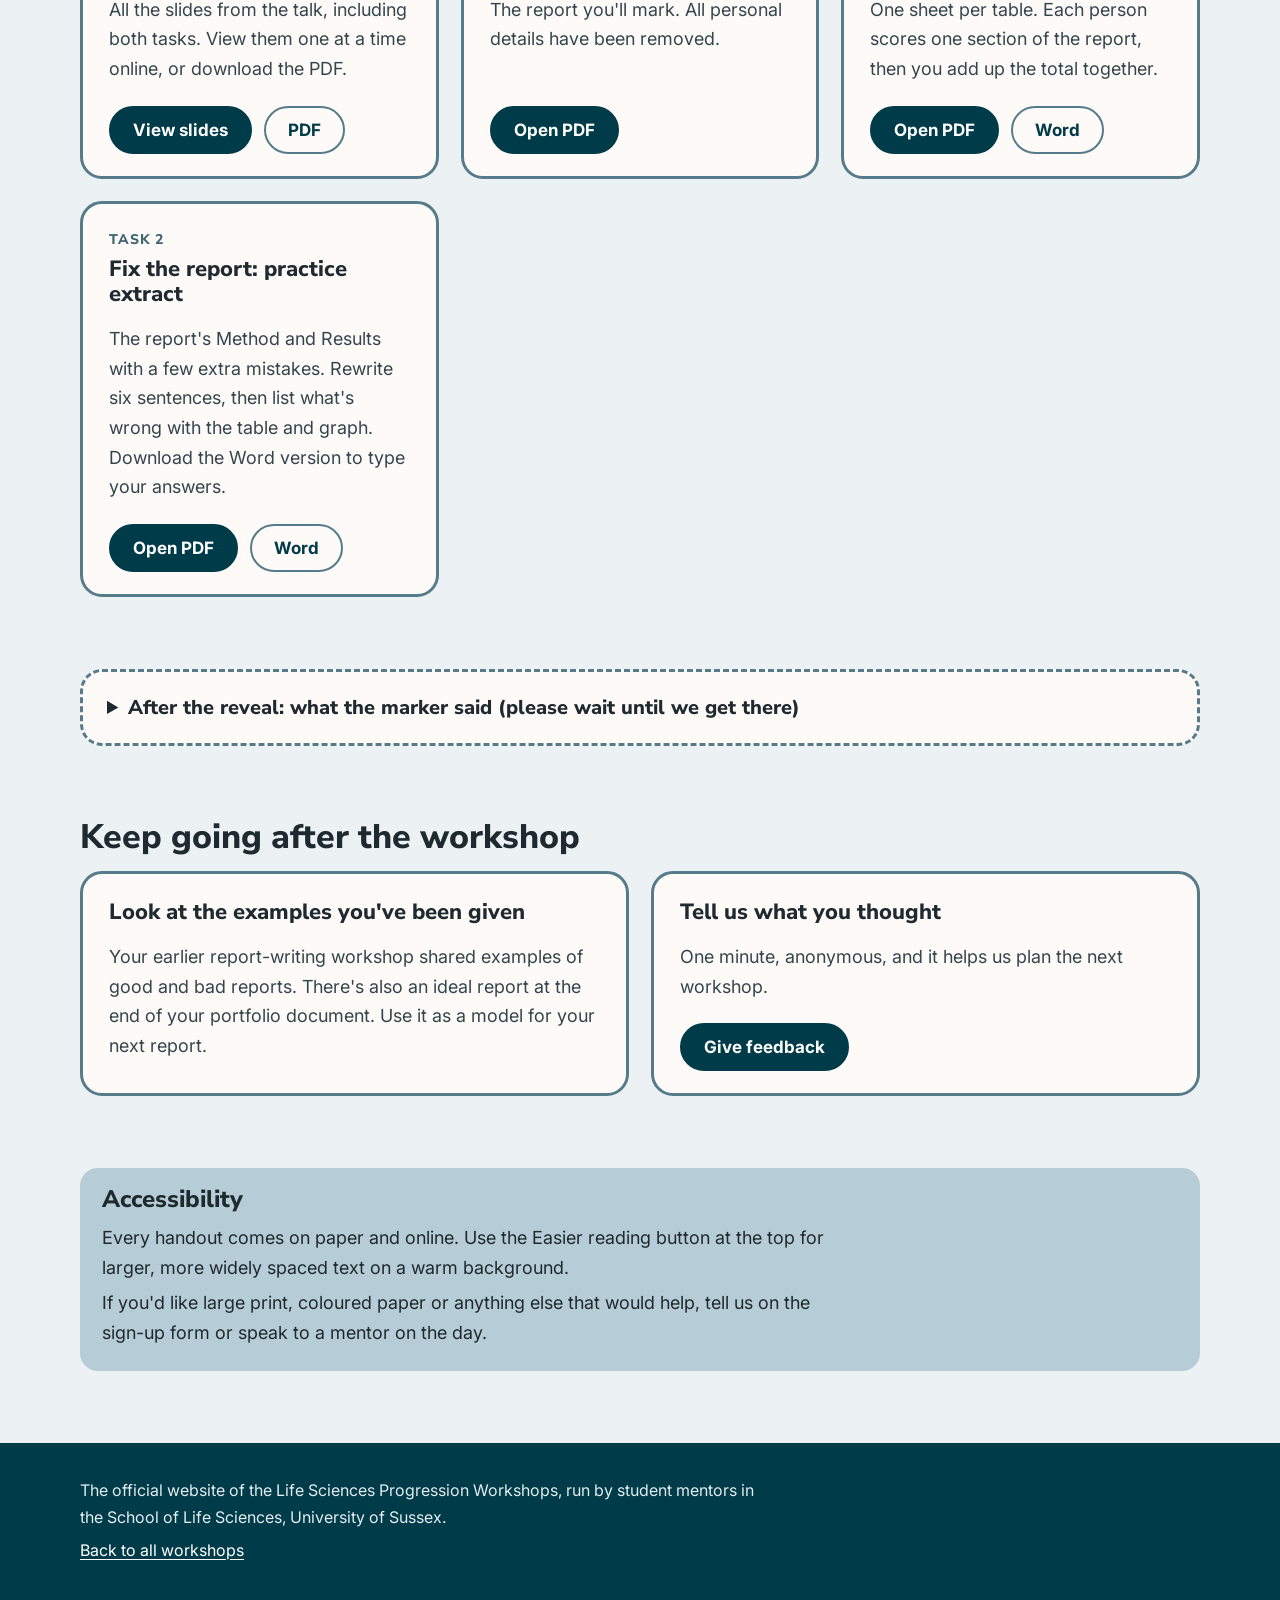
==== commit 689e0226: "Add files via upload" ====
--- a/workshop-1/index.html
+++ b/workshop-1/index.html
@@ -59,7 +59,7 @@
         <li><time>4:55</time><span><b>The reveal.</b> See the grade it actually got, and why.</span></li>
         <li><time>5:10</time><span>Short break.</span></li>
         <li><time>5:15</time><span><b>Talk, part 2:</b> writing style, with a few quick try-it-yourself questions.</span></li>
-        <li><time>5:20</time><span><b>Task 2: Fix the report.</b> In pairs, rewrite sentences and spot the problems in a table and graph.</span></li>
+        <li><time>5:20</time><span><b>Task 2: Fix the report.</b> In small groups, rewrite sentences and spot the problems in a table and graph.</span></li>
         <li><time>5:40</time><span><b>Answers.</b></span></li>
         <li><time>5:45</time><span><b>Takeaways and feedback</b>, then questions until 6pm.</span></li>
       </ol>
--- a/assets/style.css
+++ b/assets/style.css
@@ -175,3 +175,27 @@
   .jump { order: -1; flex-basis: 100%; }
   .jump select { width: 100%; max-width: none; }
 }
+
+/* Answers on try-it slides */
+.answer-wrap { margin-top: 14px; }
+.answer-wrap .btn { margin: 0; }
+.answer { margin-top: 12px; background: var(--paper); border: 2px solid var(--navy); border-radius: 14px; padding: 14px 22px; font-size: 20px; }
+.answer ul { margin: .3em 0; padding-left: 1.2em; }
+.answer li, .answer p { max-width: none; margin: .3em 0; }
+.present-tip { margin-top: 18px; font-size: 16px; }
+
+/* Present mode: the viewer fills the screen */
+body.no-scroll { overflow: hidden; }
+.viewer.presenting { position: fixed; inset: 0; z-index: 1000; margin: 0; background: #0E2A33; display: flex; flex-direction: column; justify-content: center; padding: 10px 14px; }
+.viewer.presenting .slides { flex: 1 1 auto; min-height: 0; display: flex; align-items: center; justify-content: center; }
+.viewer.presenting .slide:not([hidden]) { display: block; width: 100%; }
+.viewer.presenting .frame { position: relative; container-type: inline-size; width: min(100%, calc((100vh - 84px) * 16 / 9)); margin: 0 auto; }
+.viewer.presenting .slide img { width: 100%; height: auto; border: 0; border-radius: 0; }
+.viewer.presenting .slide-text { display: none; }
+.viewer.presenting .answer-wrap { margin: 0; }
+.viewer.presenting .answer-btn { position: absolute; right: 2.5cqw; bottom: 2.5cqw; font-size: 1.3cqw; padding: .6cqw 1.4cqw; z-index: 2; }
+.viewer.presenting .answer { position: absolute; left: 5cqw; right: 15cqw; bottom: 2.5cqw; margin: 0; font-size: 1.75cqw; line-height: 1.35; padding: 1cqw 2cqw; box-shadow: 0 .4cqw 1.6cqw rgba(0,0,0,.25); }
+.viewer.presenting .viewer-bar { order: 2; margin: 8px 0 0; justify-content: center; }
+.viewer.presenting .count { color: #fff; margin-left: 0; }
+.viewer.presenting .btn.line { background: #fff; }
+.viewer.presenting .answer-style { left: 47cqw; right: 3.5cqw; bottom: 7cqw; font-size: 1.42cqw; }
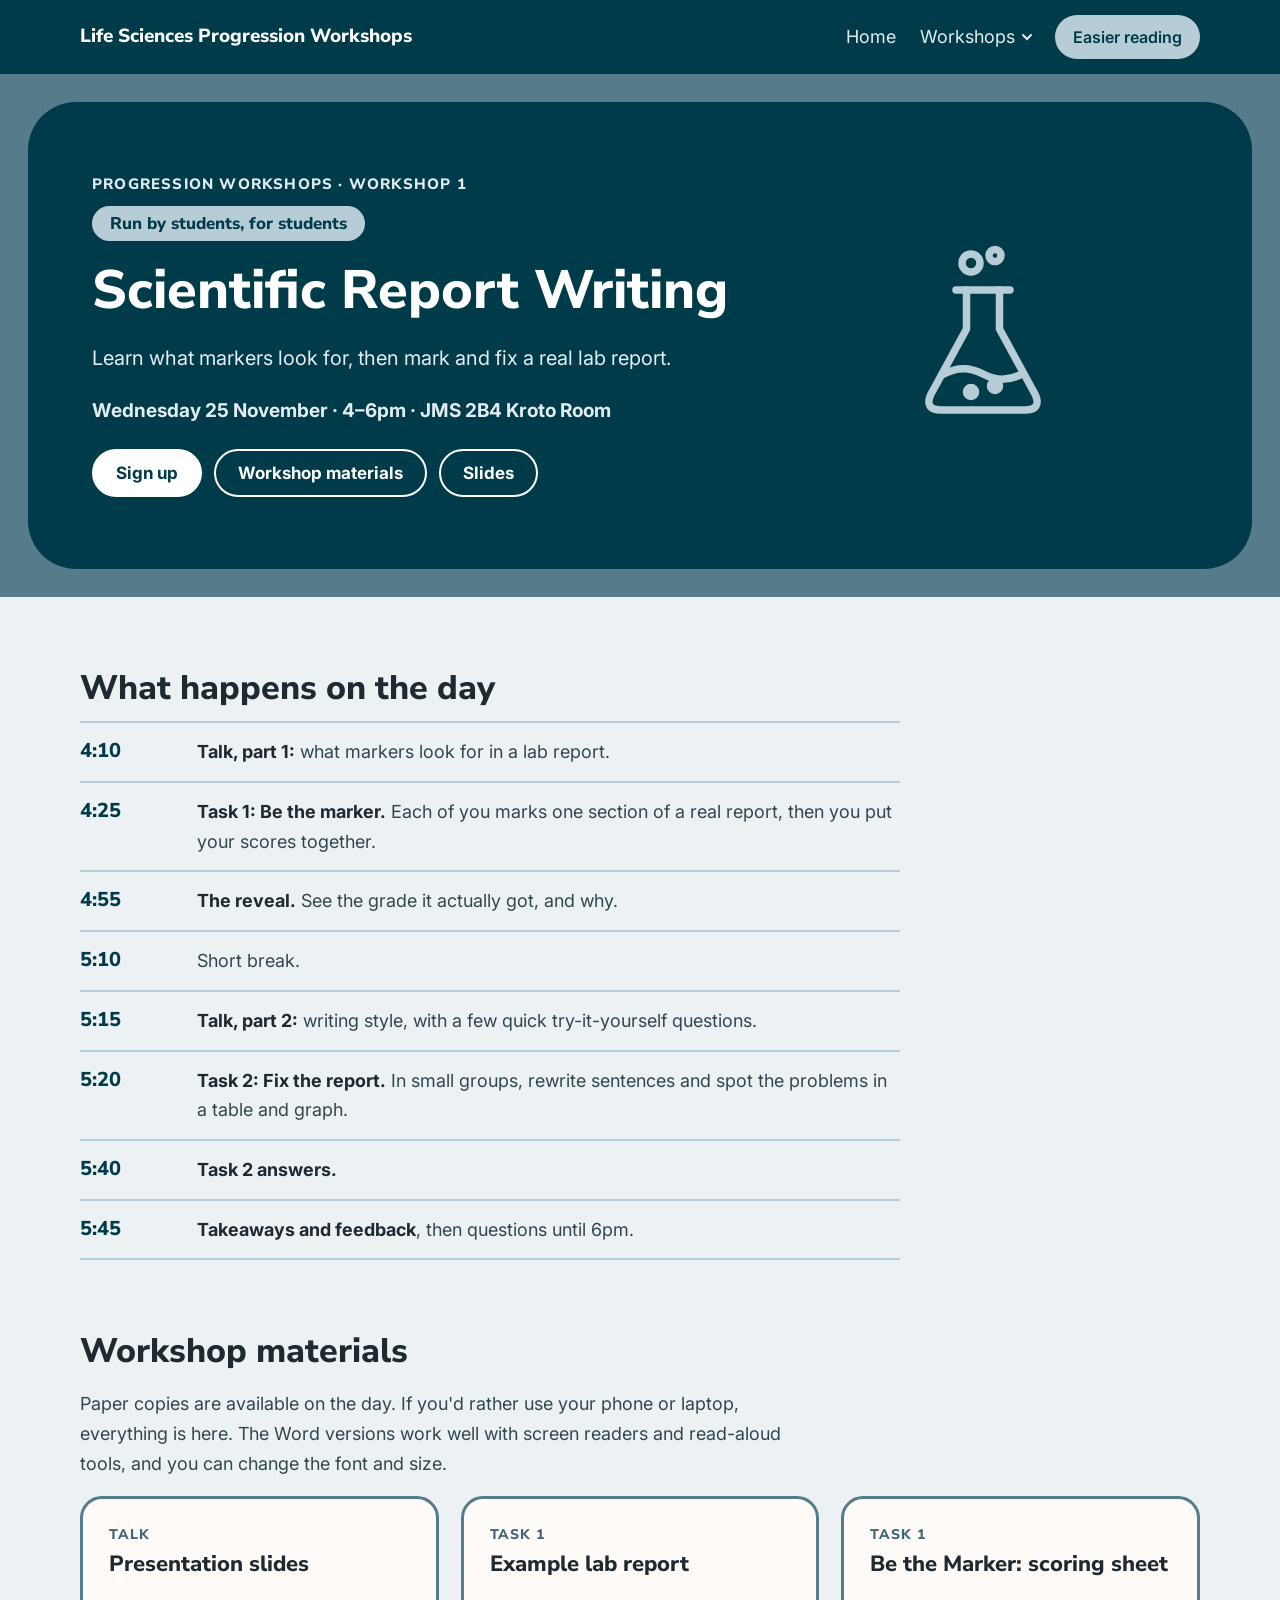
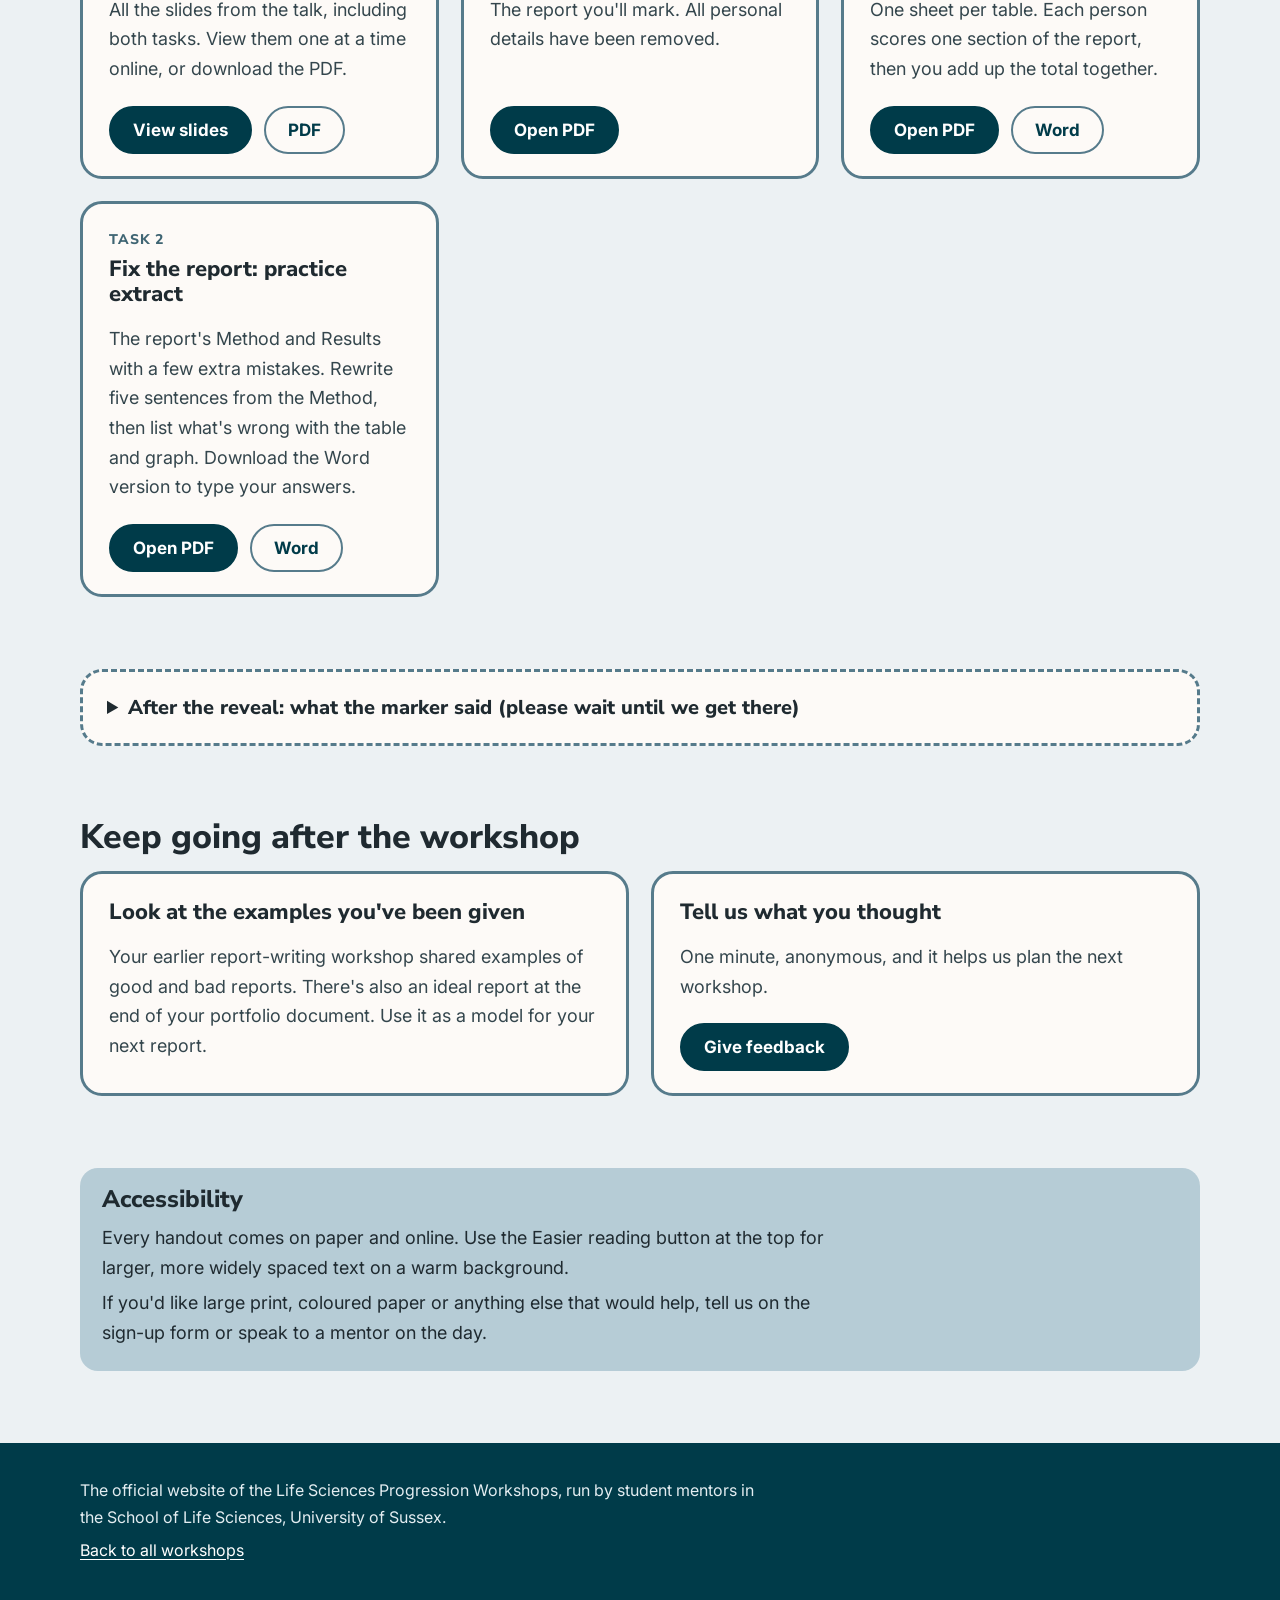
==== commit 02a8cdfa: "Add files via upload" ====
--- a/workshop-1/index.html
+++ b/workshop-1/index.html
@@ -60,7 +60,7 @@
         <li><time>5:10</time><span>Short break.</span></li>
         <li><time>5:15</time><span><b>Talk, part 2:</b> writing style, with a few quick try-it-yourself questions.</span></li>
         <li><time>5:20</time><span><b>Task 2: Fix the report.</b> In small groups, rewrite sentences and spot the problems in a table and graph.</span></li>
-        <li><time>5:40</time><span><b>Answers.</b></span></li>
+        <li><time>5:40</time><span><b>Task 2 answers.</b></span></li>
         <li><time>5:45</time><span><b>Takeaways and feedback</b>, then questions until 6pm.</span></li>
       </ol>
     </div>
@@ -100,7 +100,7 @@
         <article class="card">
           <p class="tag">Task 2</p>
           <h3>Fix the report: practice extract</h3>
-          <p>The report's Method and Results with a few extra mistakes. Rewrite six sentences, then list what's wrong with the table and graph. Download the Word version to type your answers.</p>
+          <p>The report's Method and Results with a few extra mistakes. Rewrite five sentences from the Method, then list what's wrong with the table and graph. Download the Word version to type your answers.</p>
           <div class="btns">
             <a class="btn dark" href="/workshop-1/files/task-2-practice-extract.pdf">Open PDF</a>
             <a class="btn line" href="/workshop-1/files/task-2-practice-extract.docx" download>Word</a>
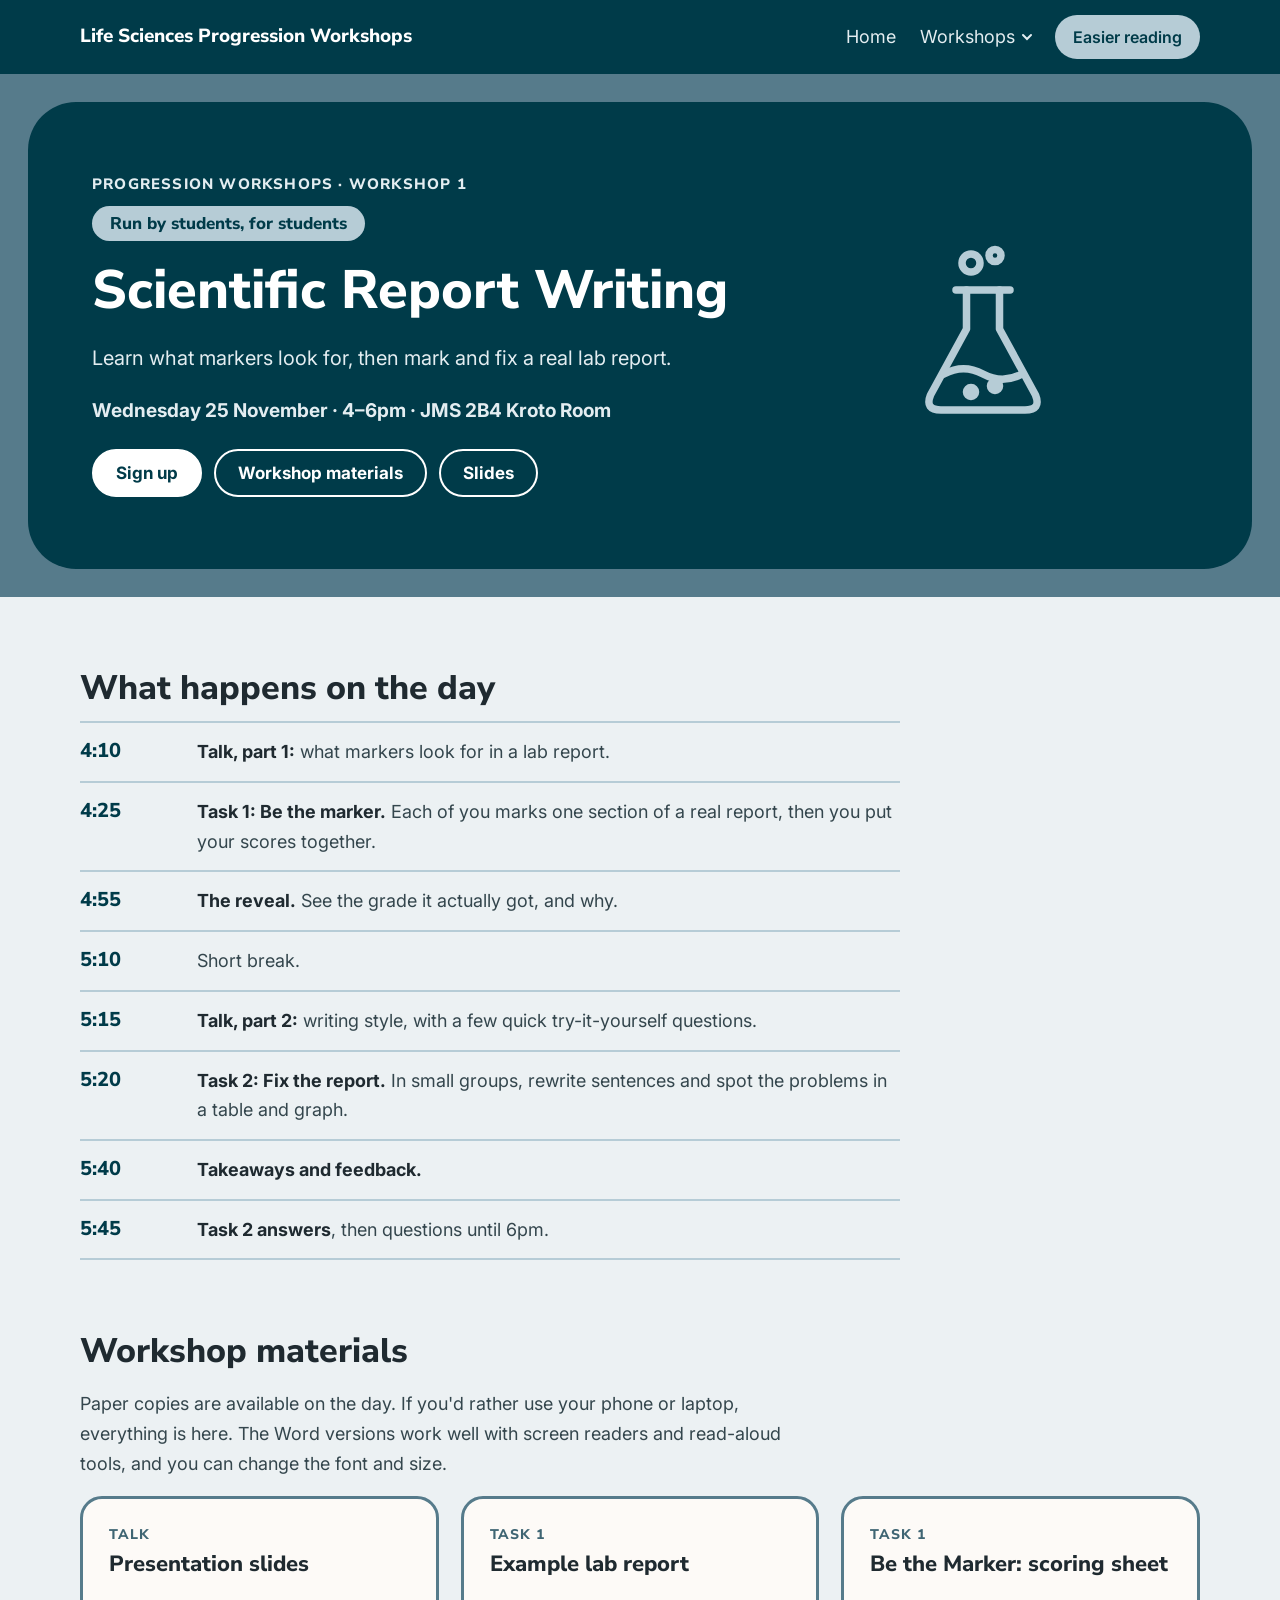
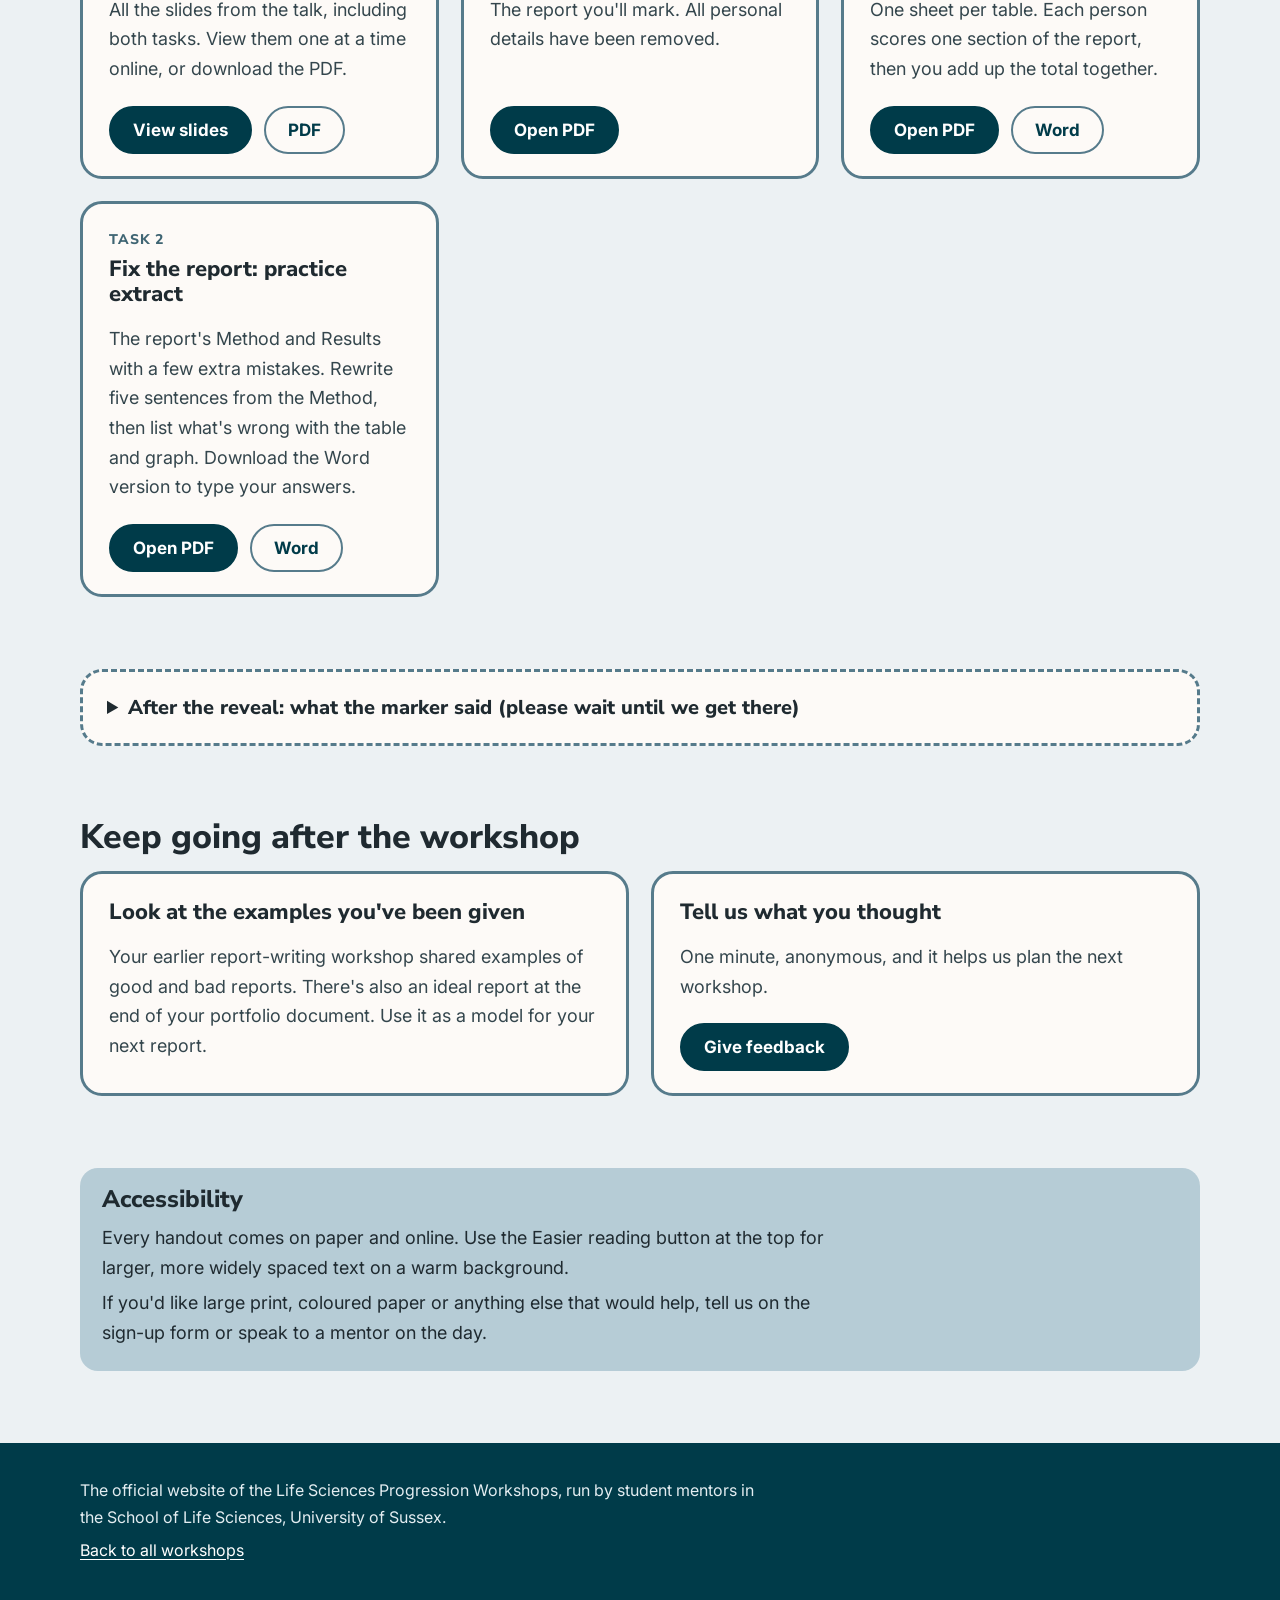
==== commit 20e6d859: "Add files via upload" ====
--- a/workshop-1/index.html
+++ b/workshop-1/index.html
@@ -60,8 +60,8 @@
         <li><time>5:10</time><span>Short break.</span></li>
         <li><time>5:15</time><span><b>Talk, part 2:</b> writing style, with a few quick try-it-yourself questions.</span></li>
         <li><time>5:20</time><span><b>Task 2: Fix the report.</b> In small groups, rewrite sentences and spot the problems in a table and graph.</span></li>
-        <li><time>5:40</time><span><b>Task 2 answers.</b></span></li>
-        <li><time>5:45</time><span><b>Takeaways and feedback</b>, then questions until 6pm.</span></li>
+        <li><time>5:40</time><span><b>Takeaways and feedback.</b></span></li>
+        <li><time>5:45</time><span><b>Task 2 answers</b>, then questions until 6pm.</span></li>
       </ol>
     </div>
   </section>
